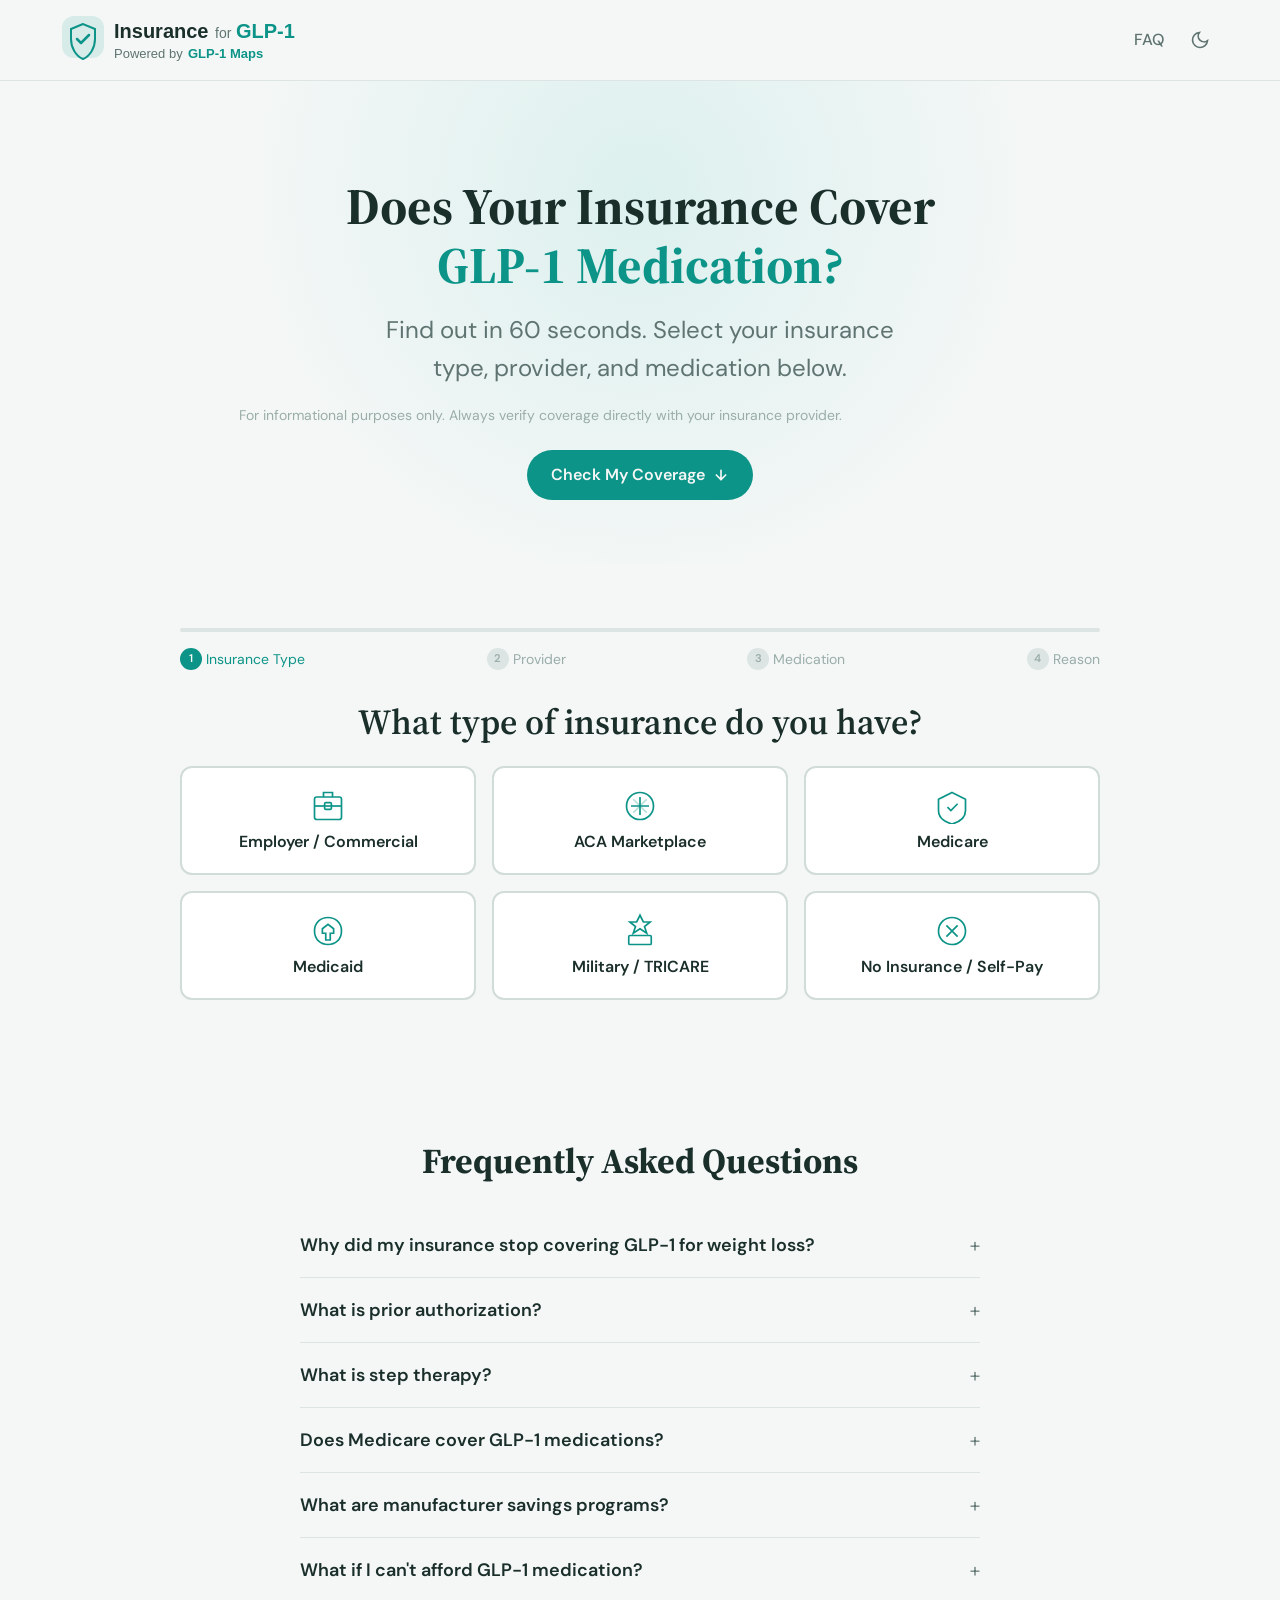
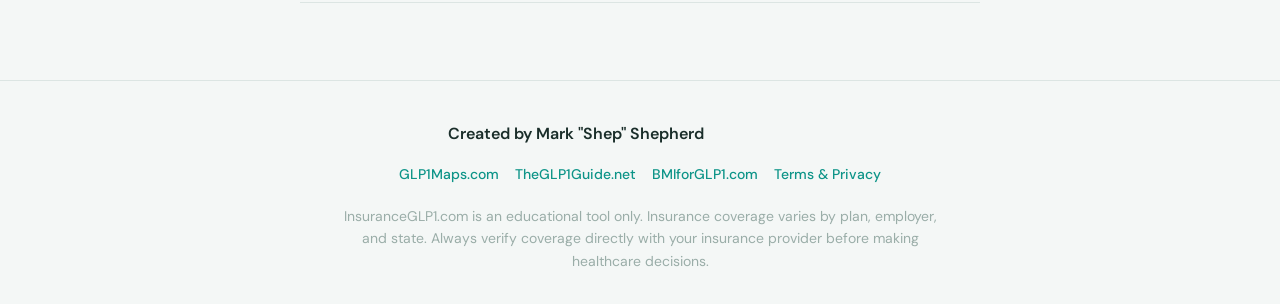
==== index.html @ b7e2ae4b "Affiliate rewire: correct aff_id to 12198 + add approved brands (Sprout, Embody GLP1, Direct Meds, E" ====
<!DOCTYPE html>
<html lang="en">
<head>
  <meta charset="UTF-8">
  <meta name="viewport" content="width=device-width, initial-scale=1.0">
  <title>GLP-1 Insurance Coverage Checker | Does Your Insurance Cover Ozempic, Wegovy, Mounjaro?</title>
  <meta name="description" content="Free tool to check if your insurance covers GLP-1 medications like Ozempic, Wegovy, Mounjaro, and Zepbound in 2026. Instant results with next steps.">
  <link rel="canonical" href="https://www.insuranceglp1.com/">

  <!-- Fonts -->
  <link rel="preconnect" href="https://fonts.googleapis.com">
  <link rel="preconnect" href="https://fonts.gstatic.com" crossorigin>
  <link href="https://fonts.googleapis.com/css2?family=DM+Sans:ital,opsz,wght@0,9..40,300..700;1,9..40,300..700&family=Source+Serif+4:opsz,wght@8..60,400;8..60,600;8..60,700&display=swap" rel="stylesheet">

  <link rel="stylesheet" href="./base.css">
  <link rel="stylesheet" href="./style.css">

  <!-- Schema.org structured data -->
  <script type="application/ld+json">
  {
    "@context": "https://schema.org",
    "@type": ["MedicalWebPage", "FAQPage"],
    "name": "GLP-1 Insurance Coverage Checker",
    "description": "Free tool to check if your insurance covers GLP-1 medications like Ozempic, Wegovy, Mounjaro, and Zepbound in 2026.",
    "url": "https://www.insuranceglp1.com/",
    "mainEntity": [
      {
        "@type": "Question",
        "name": "Why did my insurance stop covering GLP-1 for weight loss?",
        "acceptedAnswer": {
          "@type": "Answer",
          "text": "In 2025-2026, many employers and insurers dropped weight-loss GLP-1 coverage due to rising costs. These medications can cost $900-$1,300/month per patient, and with millions seeking prescriptions, total spending became unsustainable for many plan sponsors."
        }
      },
      {
        "@type": "Question",
        "name": "What is prior authorization?",
        "acceptedAnswer": {
          "@type": "Answer",
          "text": "Prior authorization (PA) is a requirement from your insurance company that your doctor get approval before prescribing a medication. Your doctor must submit clinical documentation showing you meet specific criteria."
        }
      },
      {
        "@type": "Question",
        "name": "What is step therapy?",
        "acceptedAnswer": {
          "@type": "Answer",
          "text": "Step therapy requires you to try and fail on less expensive medications before your insurance will cover a more expensive one. For GLP-1s, you might need to try metformin or older diabetes drugs first."
        }
      },
      {
        "@type": "Question",
        "name": "Does Medicare cover GLP-1 medications?",
        "acceptedAnswer": {
          "@type": "Answer",
          "text": "Medicare Part D covers GLP-1 medications prescribed for Type 2 diabetes (Ozempic, Mounjaro, Rybelsus, Trulicity). However, Medicare does not cover GLP-1s for weight loss only — a pilot program may begin in July 2026."
        }
      },
      {
        "@type": "Question",
        "name": "What are manufacturer savings programs?",
        "acceptedAnswer": {
          "@type": "Answer",
          "text": "Drug manufacturers offer savings cards and patient assistance programs. Novo Nordisk (Ozempic, Wegovy, Rybelsus, Saxenda) offers NovoCare programs. Eli Lilly (Mounjaro, Zepbound, Trulicity) offers the Lilly Cares program."
        }
      },
      {
        "@type": "Question",
        "name": "What if I can't afford GLP-1 medication?",
        "acceptedAnswer": {
          "@type": "Answer",
          "text": "Options include manufacturer savings programs, DTC telehealth providers ($149-$500/month for compounded versions), patient assistance programs for low-income patients, and appealing insurance denials with your doctor's help."
        }
      }
    ]
  }
  </script>
</head>
<body>

  <!-- Header -->
  <header class="site-header">
    <div class="header-inner">
      <a href="https://www.glp1maps.com" target="_blank" rel="noopener noreferrer" class="logo-link" aria-label="InsuranceGLP1 - Powered by GLP-1 Maps">
        <svg class="logo-svg" viewBox="0 0 290 56" aria-hidden="true" fill="none" xmlns="http://www.w3.org/2000/svg" style="width:290px;height:56px;cursor:pointer">
          <!-- Shield icon -->
          <rect x="2" y="4" width="42" height="42" rx="12" fill="var(--color-primary)" opacity="0.12"/>
          <path d="M23 12L11 17v10c0 8.8 5 17 12 20 7-3 12-11.2 12-20V17L23 12z" fill="none" stroke="var(--color-primary)" stroke-width="2"/>
          <path d="M17 27l4 4 8-8" stroke="var(--color-primary)" stroke-width="2.5" stroke-linecap="round" stroke-linejoin="round"/>
          <!-- Text line 1 -->
          <text x="54" y="26" font-family="-apple-system, BlinkMacSystemFont, sans-serif" font-weight="800" font-size="20" fill="var(--color-text)">Insurance</text>
          <text x="155" y="26" font-family="-apple-system, BlinkMacSystemFont, sans-serif" font-weight="400" font-size="14" fill="var(--color-text-muted)">for</text>
          <text x="176" y="26" font-family="-apple-system, BlinkMacSystemFont, sans-serif" font-weight="800" font-size="20" fill="var(--color-primary)">GLP-1</text>
          <!-- Text line 2 -->
          <text x="54" y="46" font-family="-apple-system, BlinkMacSystemFont, sans-serif" font-weight="400" font-size="13" fill="var(--color-text-muted)">Powered by</text>
          <text x="128" y="46" font-family="-apple-system, BlinkMacSystemFont, sans-serif" font-weight="700" font-size="13" fill="var(--color-primary)">GLP-1 Maps</text>
        </svg>
      </a>
      <div class="header-actions">
        <a href="#faq" class="nav-link">FAQ</a>
        <button data-theme-toggle aria-label="Switch to dark mode">
          <svg width="20" height="20" viewBox="0 0 24 24" fill="none" stroke="currentColor" stroke-width="2"><path d="M21 12.79A9 9 0 1 1 11.21 3 7 7 0 0 0 21 12.79z"/></svg>
        </button>
      </div>
    </div>
  </header>

  <main>
    <!-- Hero Section -->
    <section class="hero">
      <div class="container">
        <h1 class="hero-headline">Does Your Insurance Cover<br><span class="highlight">GLP-1 Medication?</span></h1>
        <p class="hero-sub">Find out in 60 seconds. Select your insurance type, provider, and medication below.</p>
        <p class="hero-disclaimer">For informational purposes only. Always verify coverage directly with your insurance provider.</p>
        <a href="#wizard" class="hero-cta">Check My Coverage <svg width="16" height="16" viewBox="0 0 24 24" fill="none" stroke="currentColor" stroke-width="2.5" stroke-linecap="round" stroke-linejoin="round"><path d="M12 5v14M19 12l-7 7-7-7"/></svg></a>
      </div>
    </section>

    <!-- Wizard Section -->
    <section id="wizard" class="wizard-section">
      <div class="container">
        <!-- Progress Bar -->
        <div class="progress-bar" aria-hidden="true">
          <div class="progress-track">
            <div class="progress-fill" id="progressFill"></div>
          </div>
          <div class="progress-steps">
            <div class="progress-step active" data-step="1"><span>1</span> Insurance Type</div>
            <div class="progress-step" data-step="2"><span>2</span> Provider</div>
            <div class="progress-step" data-step="3"><span>3</span> Medication</div>
            <div class="progress-step" data-step="4"><span>4</span> Reason</div>
          </div>
        </div>

        <!-- Step 1: Insurance Type -->
        <div class="wizard-step active" id="step1">
          <h2 class="step-title">What type of insurance do you have?</h2>
          <div class="card-grid cards-3">
            <button class="option-card" data-value="employer" onclick="selectInsuranceType(this)">
              <svg class="card-icon" viewBox="0 0 32 32" fill="none" stroke="var(--color-primary)" stroke-width="1.5"><rect x="4" y="8" width="24" height="20" rx="2"/><path d="M12 8V4h8v4"/><path d="M4 16h24"/><rect x="13" y="13" width="6" height="6" rx="1"/></svg>
              <span class="card-label">Employer / Commercial</span>
            </button>
            <button class="option-card" data-value="aca" onclick="selectInsuranceType(this)">
              <svg class="card-icon" viewBox="0 0 32 32" fill="none" stroke="var(--color-primary)" stroke-width="1.5"><circle cx="16" cy="16" r="12"/><path d="M8 16h16M16 8v16"/><path d="M10 10l12 12M22 10L10 22" opacity="0.3"/></svg>
              <span class="card-label">ACA Marketplace</span>
            </button>
            <button class="option-card" data-value="medicare" onclick="selectInsuranceType(this)">
              <svg class="card-icon" viewBox="0 0 32 32" fill="none" stroke="var(--color-primary)" stroke-width="1.5"><path d="M16 4l12 6v10c0 6-5 10-12 12C9 30 4 26 4 20V10l12-6z"/><path d="M12 17l3 3 6-6"/></svg>
              <span class="card-label">Medicare</span>
            </button>
            <button class="option-card" data-value="medicaid" onclick="selectInsuranceType(this)">
              <svg class="card-icon" viewBox="0 0 32 32" fill="none" stroke="var(--color-primary)" stroke-width="1.5"><path d="M16 4C10 4 4 8 4 16s6 12 12 12 12-4 12-12S22 4 16 4z"/><path d="M11 14v4h3v6h4v-6h3v-4l-5-4-5 4z"/></svg>
              <span class="card-label">Medicaid</span>
            </button>
            <button class="option-card" data-value="military" onclick="selectInsuranceType(this)">
              <svg class="card-icon" viewBox="0 0 32 32" fill="none" stroke="var(--color-primary)" stroke-width="1.5"><path d="M16 2l3 6h6l-5 4 2 6-6-4-6 4 2-6-5-4h6l3-6z"/><rect x="6" y="20" width="20" height="8" rx="1"/></svg>
              <span class="card-label">Military / TRICARE</span>
            </button>
            <button class="option-card" data-value="none" onclick="selectInsuranceType(this)">
              <svg class="card-icon" viewBox="0 0 32 32" fill="none" stroke="var(--color-primary)" stroke-width="1.5"><circle cx="16" cy="16" r="12"/><path d="M11 11l10 10M21 11L11 21"/></svg>
              <span class="card-label">No Insurance / Self-Pay</span>
            </button>
          </div>
        </div>

        <!-- Step 2: Provider -->
        <div class="wizard-step" id="step2">
          <h2 class="step-title" id="step2Title">Who is your insurance provider?</h2>
          <div id="providerContent"></div>
        </div>

        <!-- Step 3: Medication -->
        <div class="wizard-step" id="step3">
          <h2 class="step-title">Which medication are you checking?</h2>
          <div class="card-grid cards-2">
            <button class="option-card med-card" data-value="ozempic" onclick="selectMedication(this)">
              <div class="med-badge badge-diabetes">Diabetes</div>
              <svg class="card-icon" viewBox="0 0 32 32" fill="none" stroke="var(--color-primary)" stroke-width="1.5"><rect x="10" y="2" width="12" height="28" rx="6"/><path d="M13 10h6M13 16h6M13 22h6"/></svg>
              <span class="card-label">Ozempic</span>
              <span class="card-sublabel">semaglutide</span>
            </button>
            <button class="option-card med-card" data-value="wegovy" onclick="selectMedication(this)">
              <div class="med-badge badge-weight">Weight Loss</div>
              <svg class="card-icon" viewBox="0 0 32 32" fill="none" stroke="var(--color-primary)" stroke-width="1.5"><rect x="10" y="2" width="12" height="28" rx="6"/><path d="M13 10h6M13 16h6M13 22h6"/></svg>
              <span class="card-label">Wegovy</span>
              <span class="card-sublabel">semaglutide</span>
            </button>
            <button class="option-card med-card" data-value="mounjaro" onclick="selectMedication(this)">
              <div class="med-badge badge-diabetes">Diabetes</div>
              <svg class="card-icon" viewBox="0 0 32 32" fill="none" stroke="var(--color-primary)" stroke-width="1.5"><rect x="10" y="2" width="12" height="28" rx="6"/><path d="M13 10h6M13 16h6M13 22h6"/></svg>
              <span class="card-label">Mounjaro</span>
              <span class="card-sublabel">tirzepatide</span>
            </button>
            <button class="option-card med-card" data-value="zepbound" onclick="selectMedication(this)">
              <div class="med-badge badge-weight">Weight Loss</div>
              <svg class="card-icon" viewBox="0 0 32 32" fill="none" stroke="var(--color-primary)" stroke-width="1.5"><rect x="10" y="2" width="12" height="28" rx="6"/><path d="M13 10h6M13 16h6M13 22h6"/></svg>
              <span class="card-label">Zepbound</span>
              <span class="card-sublabel">tirzepatide</span>
            </button>
            <button class="option-card med-card" data-value="rybelsus" onclick="selectMedication(this)">
              <div class="med-badge badge-diabetes">Diabetes</div>
              <svg class="card-icon" viewBox="0 0 32 32" fill="none" stroke="var(--color-primary)" stroke-width="1.5"><circle cx="16" cy="16" r="10"/><path d="M12 16h8"/></svg>
              <span class="card-label">Rybelsus</span>
              <span class="card-sublabel">oral semaglutide</span>
            </button>
            <button class="option-card med-card" data-value="saxenda" onclick="selectMedication(this)">
              <div class="med-badge badge-weight">Weight Loss</div>
              <svg class="card-icon" viewBox="0 0 32 32" fill="none" stroke="var(--color-primary)" stroke-width="1.5"><rect x="10" y="2" width="12" height="28" rx="6"/><path d="M13 10h6M13 16h6M13 22h6"/></svg>
              <span class="card-label">Saxenda</span>
              <span class="card-sublabel">liraglutide</span>
            </button>
            <button class="option-card med-card" data-value="trulicity" onclick="selectMedication(this)">
              <div class="med-badge badge-diabetes">Diabetes</div>
              <svg class="card-icon" viewBox="0 0 32 32" fill="none" stroke="var(--color-primary)" stroke-width="1.5"><rect x="10" y="2" width="12" height="28" rx="6"/><path d="M13 10h6M13 16h6M13 22h6"/></svg>
              <span class="card-label">Trulicity</span>
              <span class="card-sublabel">dulaglutide</span>
            </button>
          </div>
        </div>

        <!-- Step 4: Reason -->
        <div class="wizard-step" id="step4">
          <h2 class="step-title">What is the primary reason for this medication?</h2>
          <div class="card-grid cards-2">
            <button class="option-card" data-value="diabetes" onclick="selectReason(this)">
              <svg class="card-icon" viewBox="0 0 32 32" fill="none" stroke="var(--color-primary)" stroke-width="1.5"><path d="M16 4c-4 6-10 10-10 16a10 10 0 0020 0c0-6-6-10-10-16z"/><path d="M12 20h8"/></svg>
              <span class="card-label">Type 2 Diabetes</span>
            </button>
            <button class="option-card" data-value="obesity" onclick="selectReason(this)">
              <svg class="card-icon" viewBox="0 0 32 32" fill="none" stroke="var(--color-primary)" stroke-width="1.5"><path d="M16 6a4 4 0 100 8 4 4 0 000-8zM8 28v-2a8 8 0 0116 0v2"/></svg>
              <span class="card-label">Weight Loss / Obesity</span>
              <span class="card-sublabel">BMI 30+</span>
            </button>
            <button class="option-card" data-value="overweight" onclick="selectReason(this)">
              <svg class="card-icon" viewBox="0 0 32 32" fill="none" stroke="var(--color-primary)" stroke-width="1.5"><rect x="4" y="14" width="24" height="12" rx="2"/><path d="M16 8v6M12 10l4-4 4 4"/></svg>
              <span class="card-label">Overweight with Health Conditions</span>
              <span class="card-sublabel">BMI 27–29.9</span>
            </button>
            <button class="option-card" data-value="cardiovascular" onclick="selectReason(this)">
              <svg class="card-icon" viewBox="0 0 32 32" fill="none" stroke="var(--color-primary)" stroke-width="1.5"><path d="M16 28s-12-8-12-16C4 6 10 4 16 10c6-6 12-4 12 2 0 8-12 16-12 16z"/></svg>
              <span class="card-label">Cardiovascular Risk Reduction</span>
            </button>
            <button class="option-card" data-value="other" onclick="selectReason(this)">
              <svg class="card-icon" viewBox="0 0 32 32" fill="none" stroke="var(--color-primary)" stroke-width="1.5"><circle cx="16" cy="16" r="12"/><path d="M16 11v2M16 19v2M16 15a2 2 0 012 2"/></svg>
              <span class="card-label">Other</span>
            </button>
          </div>
        </div>

        <!-- Results -->
        <div class="wizard-step" id="resultsStep">
          <div id="resultsContainer"></div>
        </div>
      </div>
    </section>

    <!-- Email Capture -->
    <section class="email-section" id="emailSection" style="display:none;">
      <div class="container">
        <div class="email-card">
          <h2 class="email-title">Want a detailed coverage report with next steps?</h2>
          <p class="email-desc">We'll send you a personalized report based on your selections.</p>
          <form class="email-form" id="emailForm" onsubmit="handleEmailSubmit(event)">
            <input type="email" id="emailInput" placeholder="your@email.com" required class="email-input" aria-label="Email address">
            <button type="submit" class="btn-primary email-btn">Send My Report</button>
          </form>
          <p class="email-success" id="emailSuccess" style="display:none;">Report request received! Check your inbox soon.</p>
        </div>
      </div>
    </section>

    <!-- FAQ Section -->
    <!-- Telehealth Providers -->
    <section id="telehealth-section" style="padding:40px 0;display:none">
      <div class="container">
        <h3 style="font-size:1.25rem;font-weight:700;margin-bottom:4px">Prefer Telehealth? Start from Home</h3>
        <p style="font-size:0.875rem;color:var(--color-text-muted);margin-bottom:24px">These nationwide telehealth providers can prescribe GLP-1 medications online and ship directly to your door.</p>
        <div style="display:grid;grid-template-columns:repeat(auto-fit,minmax(250px,1fr));gap:16px">
          <!-- AFFILIATE_CARDS_START -->
      <a href="https://track.revoffers.com/aff_c?offer_id=1286&aff_id=12198" target="_blank" rel="noopener noreferrer sponsored" style="display:block;padding:20px;border:1px solid var(--color-border);border-radius:12px;text-decoration:none;transition:box-shadow 0.2s" onmouseover="this.style.boxShadow='0 4px 12px rgba(0,0,0,0.1)'" onmouseout="this.style.boxShadow='none'">
        <div style="display:flex;justify-content:space-between;margin-bottom:12px"><strong style="color:var(--color-text)">Sprout Health</strong><span style="font-size:10px;background:#d1fae5;color:#065f46;padding:2px 8px;border-radius:99px;font-weight:600">Reliable</span></div>
        <p style="font-size:13px;color:var(--color-muted);margin:0 0 12px 0;line-height:1.5">Lab-driven GLP-1 personalization with licensed providers and compounded treatments.</p>
          <div style="font-size:12px;color:var(--color-muted);margin-bottom:4px">• Lab-Driven Care</div>
          <div style="font-size:12px;color:var(--color-muted);margin-bottom:4px">• Licensed Providers</div>
          <div style="font-size:12px;color:var(--color-muted);margin-bottom:4px">• Personalized Dosing</div>
      </a>

      <a href="https://track.revoffers.com/aff_c?offer_id=1435&aff_id=12198" target="_blank" rel="noopener noreferrer sponsored" style="display:block;padding:20px;border:1px solid var(--color-border);border-radius:12px;text-decoration:none;transition:box-shadow 0.2s" onmouseover="this.style.boxShadow='0 4px 12px rgba(0,0,0,0.1)'" onmouseout="this.style.boxShadow='none'">
        <div style="display:flex;justify-content:space-between;margin-bottom:12px"><strong style="color:var(--color-text)">Eden Health</strong><span style="font-size:10px;background:#f3e8ff;color:#6b21a8;padding:2px 8px;border-radius:99px;font-weight:600">Editor's Pick</span></div>
        <p style="font-size:13px;color:var(--color-muted);margin:0 0 12px 0;line-height:1.5">Provider-led metabolic wellness with comprehensive labs and all-inclusive pricing.</p>
          <div style="font-size:12px;color:var(--color-muted);margin-bottom:4px">• Provider-Led</div>
          <div style="font-size:12px;color:var(--color-muted);margin-bottom:4px">• Labs Included</div>
          <div style="font-size:12px;color:var(--color-muted);margin-bottom:4px">• All-Inclusive Pricing</div>
      </a>

      <a href="https://track.revoffers.com/aff_c?offer_id=1548&aff_id=12198" target="_blank" rel="noopener noreferrer sponsored" style="display:block;padding:20px;border:1px solid var(--color-border);border-radius:12px;text-decoration:none;transition:box-shadow 0.2s" onmouseover="this.style.boxShadow='0 4px 12px rgba(0,0,0,0.1)'" onmouseout="this.style.boxShadow='none'">
        <div style="display:flex;justify-content:space-between;margin-bottom:12px"><strong style="color:var(--color-text)">Embody GLP1</strong><span style="font-size:10px;background:#e0e7ff;color:#4338ca;padding:2px 8px;border-radius:99px;font-weight:600">Trending</span></div>
        <p style="font-size:13px;color:var(--color-muted);margin:0 0 12px 0;line-height:1.5">Louie Dingal's signature GLP-1 + sermorelin program — transparent provider-led care.</p>
          <div style="font-size:12px;color:var(--color-muted);margin-bottom:4px">• Provider-Led</div>
          <div style="font-size:12px;color:var(--color-muted);margin-bottom:4px">• Sermorelin Available</div>
          <div style="font-size:12px;color:var(--color-muted);margin-bottom:4px">• Louie-Recommended</div>
      </a>

      <a href="https://track.revoffers.com/aff_c?offer_id=1518&aff_id=12198" target="_blank" rel="noopener noreferrer sponsored" style="display:block;padding:20px;border:1px solid var(--color-border);border-radius:12px;text-decoration:none;transition:box-shadow 0.2s" onmouseover="this.style.boxShadow='0 4px 12px rgba(0,0,0,0.1)'" onmouseout="this.style.boxShadow='none'">
        <div style="display:flex;justify-content:space-between;margin-bottom:12px"><strong style="color:var(--color-text)">Breeze Meds</strong><span style="font-size:10px;background:#fee2e2;color:#991b1b;padding:2px 8px;border-radius:99px;font-weight:600">Fast Start</span></div>
        <p style="font-size:13px;color:var(--color-muted);margin:0 0 12px 0;line-height:1.5">GLP-1 weight-loss programs with licensed providers. Fast approvals and home delivery nationwide.</p>
          <div style="font-size:12px;color:var(--color-muted);margin-bottom:4px">• Fast Approvals</div>
          <div style="font-size:12px;color:var(--color-muted);margin-bottom:4px">• Home Delivery</div>
          <div style="font-size:12px;color:var(--color-muted);margin-bottom:4px">• Licensed Providers</div>
      </a>

      <a href="https://track.revoffers.com/aff_c?offer_id=1519&aff_id=12198" target="_blank" rel="noopener noreferrer sponsored" style="display:block;padding:20px;border:1px solid var(--color-border);border-radius:12px;text-decoration:none;transition:box-shadow 0.2s" onmouseover="this.style.boxShadow='0 4px 12px rgba(0,0,0,0.1)'" onmouseout="this.style.boxShadow='none'">
        <div style="display:flex;justify-content:space-between;margin-bottom:12px"><strong style="color:var(--color-text)">Care Bare Rx</strong><span style="font-size:10px;background:#e0f2fe;color:#075985;padding:2px 8px;border-radius:99px;font-weight:600">Best Value</span></div>
        <p style="font-size:13px;color:var(--color-muted);margin:0 0 12px 0;line-height:1.5">Comprehensive GLP-1 programs with multiple medication options and ongoing medical support.</p>
          <div style="font-size:12px;color:var(--color-muted);margin-bottom:4px">• Multiple Medications</div>
          <div style="font-size:12px;color:var(--color-muted);margin-bottom:4px">• Medical Support</div>
          <div style="font-size:12px;color:var(--color-muted);margin-bottom:4px">• Flexible Programs</div>
      </a>

      <a href="https://track.revoffers.com/aff_c?offer_id=1304&aff_id=12198" target="_blank" rel="noopener noreferrer sponsored" style="display:block;padding:20px;border:1px solid var(--color-border);border-radius:12px;text-decoration:none;transition:box-shadow 0.2s" onmouseover="this.style.boxShadow='0 4px 12px rgba(0,0,0,0.1)'" onmouseout="this.style.boxShadow='none'">
        <div style="display:flex;justify-content:space-between;margin-bottom:12px"><strong style="color:var(--color-text)">Direct Meds</strong></div>
        <p style="font-size:13px;color:var(--color-muted);margin:0 0 12px 0;line-height:1.5">Affordable GLP-1 prescriptions with direct-to-patient shipping.</p>
          <div style="font-size:12px;color:var(--color-muted);margin-bottom:4px">• Direct Shipping</div>
          <div style="font-size:12px;color:var(--color-muted);margin-bottom:4px">• Online Consultation</div>
          <div style="font-size:12px;color:var(--color-muted);margin-bottom:4px">• Affordable Plans</div>
      </a>
    <!-- AFFILIATE_CARDS_END -->
        </div>
      </div>
    </section>

    <!-- Manufacturer Savings -->
    <section id="savings-section" style="padding:20px 0 40px;display:none">
      <div class="container">
        <h3 style="font-size:1.25rem;font-weight:700;margin-bottom:4px">Manufacturer Savings Programs</h3>
        <p style="font-size:0.875rem;color:var(--color-text-muted);margin-bottom:24px">Drug manufacturers offer savings cards that can reduce your cost to as little as $25/month.</p>
        <div style="display:grid;grid-template-columns:repeat(auto-fit,minmax(280px,1fr));gap:16px">
          <a href="https://www.novocare.com/eligibility/psp.html" target="_blank" rel="noopener" style="display:block;padding:20px;border:1px solid #bfdbfe;border-radius:12px;background:#eff6ff;text-decoration:none">
            <span style="font-size:11px;font-weight:600;color:#2563eb">Novo Nordisk</span>
            <h4 style="font-weight:700;font-size:14px;color:var(--color-text);margin:4px 0">NovoCare Patient Savings</h4>
            <span style="display:inline-block;font-size:11px;font-weight:700;color:#2563eb;background:#dbeafe;padding:2px 10px;border-radius:99px;margin-bottom:8px">As low as $25/month</span>
            <p style="font-size:12px;color:var(--color-text-muted);margin-bottom:8px">For Ozempic, Wegovy, Rybelsus, Saxenda. Eligible commercially insured patients may pay as little as $25/month.</p>
            <span style="font-size:12px;font-weight:600;color:#2563eb">Check Eligibility →</span>
          </a>
          <a href="https://www.lillydirect.com" target="_blank" rel="noopener" style="display:block;padding:20px;border:1px solid #fecaca;border-radius:12px;background:#fef2f2;text-decoration:none">
            <span style="font-size:11px;font-weight:600;color:#dc2626">Eli Lilly</span>
            <h4 style="font-weight:700;font-size:14px;color:var(--color-text);margin:4px 0">Lilly Savings Card</h4>
            <span style="display:inline-block;font-size:11px;font-weight:700;color:#dc2626;background:#fecaca;padding:2px 10px;border-radius:99px;margin-bottom:8px">Starting at $25/month</span>
            <p style="font-size:12px;color:var(--color-text-muted);margin-bottom:8px">For Mounjaro, Zepbound, Trulicity. Commercially insured patients may pay as little as $25/month.</p>
            <span style="font-size:12px;font-weight:600;color:#dc2626">Check Eligibility →</span>
          </a>
        </div>
      </div>
    </section>

    <!-- Rx Savings Card -->
    <section id="rx-card-section" style="padding:20px 0 40px;display:none">
      <div class="container">
        <div style="background:linear-gradient(135deg,#f0fdf4,#ecfdf5);border:1px solid #bbf7d0;border-radius:16px;padding:32px">
          <span style="display:inline-flex;align-items:center;gap:6px;font-size:11px;font-weight:600;color:#16a34a;background:#dcfce7;padding:4px 12px;border-radius:99px;margin-bottom:16px">100% Free — No Insurance Required</span>
          <h3 style="font-size:1.25rem;font-weight:700;margin-bottom:8px;color:var(--color-text)">Save Up to 80% on Your GLP-1 Prescription</h3>
          <p style="font-size:13px;color:var(--color-text-muted);margin-bottom:20px">Get a free prescription discount card accepted at 35,000+ pharmacies nationwide.</p>
          <a href="https://www.lowermyrx.com/card/?group=3914" target="_blank" rel="noopener noreferrer sponsored" style="display:inline-flex;align-items:center;gap:8px;background:#16a34a;color:white;padding:12px 24px;border-radius:12px;font-size:14px;font-weight:700;text-decoration:none">Get Your Free Savings Card →</a>
          <p style="font-size:10px;color:var(--color-text-muted);margin-top:16px">No signup required. Works alongside or instead of insurance. GLP-1 Maps may receive compensation when you use this card.</p>
        </div>
      </div>
    </section>

    <section class="faq-section" id="faq">
      <div class="container">
        <h2 class="section-title">Frequently Asked Questions</h2>
        <div class="faq-list">
          <details class="faq-item">
            <summary class="faq-question">Why did my insurance stop covering GLP-1 for weight loss?</summary>
            <div class="faq-answer">
              <p>In 2025–2026, many employers and insurers dropped weight-loss GLP-1 coverage due to rising costs. These medications can cost $900–$1,300/month per patient, and with millions seeking prescriptions, total spending became unsustainable for many plan sponsors. Some estimates suggest 41 million people lost Wegovy coverage in 2026 alone. Employers are reevaluating whether to cover weight-loss indications, though diabetes coverage remains largely intact.</p>
            </div>
          </details>
          <details class="faq-item">
            <summary class="faq-question">What is prior authorization?</summary>
            <div class="faq-answer">
              <p>Prior authorization (PA) is a requirement from your insurance company that your doctor get approval <em>before</em> prescribing a medication. Your doctor must submit clinical documentation showing you meet specific criteria — such as a certain BMI, a diabetes diagnosis, or evidence that other treatments were tried first. PA can take days to weeks and may be denied, requiring an appeal.</p>
            </div>
          </details>
          <details class="faq-item">
            <summary class="faq-question">What is step therapy?</summary>
            <div class="faq-answer">
              <p>Step therapy (also called "fail first") requires you to try and fail on less expensive medications before your insurance will cover a more expensive one. For GLP-1s, this might mean trying metformin, sulfonylureas, or older diabetes drugs first. You must document that these alternatives didn't work (or caused side effects) before the insurer approves a GLP-1.</p>
            </div>
          </details>
          <details class="faq-item">
            <summary class="faq-question">Does Medicare cover GLP-1 medications?</summary>
            <div class="faq-answer">
              <p>Medicare Part D covers GLP-1 medications prescribed for Type 2 diabetes — including Ozempic, Mounjaro, Rybelsus, and Trulicity. However, Medicare currently does <strong>not</strong> cover GLP-1 medications prescribed solely for weight loss. A pilot program for weight-loss coverage may begin in July 2026, but until then, Medicare beneficiaries needing weight-loss medications must pay out of pocket or use manufacturer programs.</p>
            </div>
          </details>
          <details class="faq-item">
            <summary class="faq-question">What are manufacturer savings programs?</summary>
            <div class="faq-answer">
              <p>Drug manufacturers offer savings cards and patient assistance programs to reduce your cost:</p>
              <ul>
                <li><strong>Novo Nordisk</strong> (Ozempic, Wegovy, Rybelsus, Saxenda): <a href="https://www.novocare.com" target="_blank" rel="noopener noreferrer">NovoCare</a> offers savings cards for commercially insured patients and patient assistance for uninsured/underinsured.</li>
                <li><strong>Eli Lilly</strong> (Mounjaro, Zepbound, Trulicity): <a href="https://www.lillycares.com" target="_blank" rel="noopener noreferrer">Lilly Cares</a> offers similar programs, including the Mounjaro Savings Card for eligible patients.</li>
              </ul>
              <p>Eligibility varies — most savings cards require commercial insurance and exclude government plans (Medicare, Medicaid, TRICARE).</p>
            </div>
          </details>
          <details class="faq-item">
            <summary class="faq-question">What if I can't afford GLP-1 medication?</summary>
            <div class="faq-answer">
              <p>Several options may help reduce costs:</p>
              <ul>
                <li><strong>Manufacturer savings programs</strong> — Can reduce copays to as low as $25/month for eligible patients.</li>
                <li><strong>DTC/Telehealth providers</strong> — Companies offering compounded GLP-1 medications at $149–$500/month.</li>
                <li><strong>Patient assistance programs</strong> — Income-based programs from manufacturers for uninsured patients.</li>
                <li><strong>Appeal insurance denials</strong> — Work with your doctor to file an appeal with supporting clinical documentation.</li>
                <li><strong>Ask about alternatives</strong> — Your doctor may know of lower-cost options or clinical trials.</li>
              </ul>
            </div>
          </details>
        </div>
      </div>
    </section>
  </main>

  <!-- Footer -->
  <footer class="site-footer">
    <div class="container">
      <p class="footer-credit">Created by Mark "Shep" Shepherd</p>
      <nav class="footer-links" aria-label="Footer navigation">
        <a href="https://www.glp1maps.com" target="_blank" rel="noopener noreferrer">GLP1Maps.com</a>
        <a href="https://www.theglp1guide.net" target="_blank" rel="noopener noreferrer">TheGLP1Guide.net</a>
        <a href="https://www.bmiforglp1.com" target="_blank" rel="noopener noreferrer">BMIforGLP1.com</a>
        <a href="#" target="_blank" rel="noopener noreferrer">Terms & Privacy</a>
      </nav>
      <p class="footer-disclaimer">InsuranceGLP1.com is an educational tool only. Insurance coverage varies by plan, employer, and state. Always verify coverage directly with your insurance provider before making healthcare decisions.</p>
    </div>
  </footer>

  <script src="./app.js"></script>
</body>
</html>
---- base.css ----
/* base.css */
*,
*::before,
*::after {
  box-sizing: border-box;
  margin: 0;
  padding: 0;
}

html {
  -moz-text-size-adjust: none;
  -webkit-text-size-adjust: none;
  text-size-adjust: none;
  -webkit-font-smoothing: antialiased;
  -moz-osx-font-smoothing: grayscale;
  text-rendering: optimizeLegibility;
  scroll-behavior: smooth;
  hanging-punctuation: first last;
  scroll-padding-top: var(--space-16);
}

body {
  min-height: 100dvh;
  line-height: 1.6;
  font-family: var(--font-body, sans-serif);
  font-size: var(--text-base);
  color: var(--color-text);
  background-color: var(--color-bg);
}

img,
picture,
video,
canvas,
svg {
  display: block;
  max-width: 100%;
  height: auto;
}
ul[role='list'],
ol[role='list'] {
  list-style: none;
}
input,
button,
textarea,
select {
  font: inherit;
  color: inherit;
}

h1,
h2,
h3,
h4,
h5,
h6 {
  text-wrap: balance;
  line-height: 1.15;
}
p,
li,
figcaption {
  text-wrap: pretty;
  max-width: 72ch;
}

::selection {
  background: oklch(from var(--color-primary) l c h / 0.25);
  color: var(--color-text);
}

:focus-visible {
  outline: 2px solid var(--color-primary);
  outline-offset: 3px;
  border-radius: var(--radius-sm);
}

@media (prefers-reduced-motion: reduce) {
  *,
  *::before,
  *::after {
    animation-duration: 0.01ms !important;
    animation-iteration-count: 1 !important;
    transition-duration: 0.01ms !important;
    scroll-behavior: auto !important;
  }
}

button {
  cursor: pointer;
  background: none;
  border: none;
}
table {
  border-collapse: collapse;
  width: 100%;
}

a,
button,
[role='button'],
[role='link'],
input,
textarea,
select {
  transition:
    color var(--transition-interactive),
    background var(--transition-interactive),
    border-color var(--transition-interactive),
    box-shadow var(--transition-interactive);
}

.sr-only {
  position: absolute;
  width: 1px;
  height: 1px;
  padding: 0;
  margin: -1px;
  overflow: hidden;
  clip: rect(0, 0, 0, 0);
  white-space: nowrap;
  border-width: 0;
}
---- style.css ----
/* ============================================
   InsuranceGLP1.com — Design Tokens & Styles
   ============================================ */

/* --- Type Scale --- */
:root {
  --text-xs: clamp(0.75rem, 0.7rem + 0.25vw, 0.875rem);
  --text-sm: clamp(0.875rem, 0.8rem + 0.35vw, 1rem);
  --text-base: clamp(1rem, 0.95rem + 0.25vw, 1.125rem);
  --text-lg: clamp(1.125rem, 1rem + 0.75vw, 1.5rem);
  --text-xl: clamp(1.5rem, 1.2rem + 1.25vw, 2.25rem);
  --text-2xl: clamp(2rem, 1.2rem + 2.5vw, 3.5rem);

  /* Spacing — 4px grid */
  --space-1: 0.25rem;
  --space-2: 0.5rem;
  --space-3: 0.75rem;
  --space-4: 1rem;
  --space-5: 1.25rem;
  --space-6: 1.5rem;
  --space-8: 2rem;
  --space-10: 2.5rem;
  --space-12: 3rem;
  --space-16: 4rem;
  --space-20: 5rem;
  --space-24: 6rem;
  --space-32: 8rem;

  /* Radius */
  --radius-sm: 0.375rem;
  --radius-md: 0.5rem;
  --radius-lg: 0.75rem;
  --radius-xl: 1rem;
  --radius-full: 9999px;

  /* Transitions */
  --transition-interactive: 180ms cubic-bezier(0.16, 1, 0.3, 1);

  /* Content widths */
  --content-narrow: 640px;
  --content-default: 960px;
  --content-wide: 1200px;

  /* Fonts */
  --font-body: 'DM Sans', 'Helvetica Neue', sans-serif;
  --font-display: 'Source Serif 4', Georgia, serif;
}

/* --- Light Mode (default) --- */
:root,
[data-theme='light'] {
  --color-bg: #f4f7f6;
  --color-surface: #ffffff;
  --color-surface-2: #f8fafa;
  --color-surface-offset: #eef2f1;
  --color-border: #d1dbd8;
  --color-divider: #dce5e3;
  --color-text: #1a2e2a;
  --color-text-muted: #5f7470;
  --color-text-faint: #9aada8;
  --color-text-inverse: #f4f7f6;
  --color-primary: #0d9488;
  --color-primary-hover: #0a7a70;
  --color-primary-active: #086058;
  --color-primary-highlight: #ccece9;
  --color-success: #16a34a;
  --color-success-bg: #dcfce7;
  --color-success-border: #bbf7d0;
  --color-warning: #ca8a04;
  --color-warning-bg: #fef9c3;
  --color-warning-border: #fde68a;
  --color-error: #dc2626;
  --color-error-bg: #fee2e2;
  --color-error-border: #fecaca;
  --color-blue: #2563eb;
  --color-blue-bg: #dbeafe;
  --color-blue-border: #bfdbfe;
  --shadow-sm: 0 1px 2px rgba(13, 40, 36, 0.05);
  --shadow-md: 0 4px 12px rgba(13, 40, 36, 0.08);
  --shadow-lg: 0 12px 32px rgba(13, 40, 36, 0.12);
  --shadow-card: 0 1px 3px rgba(13, 40, 36, 0.06), 0 1px 2px rgba(13, 40, 36, 0.04);
}

/* --- Dark Mode --- */
[data-theme='dark'] {
  --color-bg: #0f1715;
  --color-surface: #182420;
  --color-surface-2: #1d2b27;
  --color-surface-offset: #162220;
  --color-border: #2d3f3a;
  --color-divider: #243530;
  --color-text: #c8d8d4;
  --color-text-muted: #7a948e;
  --color-text-faint: #4d635d;
  --color-text-inverse: #0f1715;
  --color-primary: #2dd4bf;
  --color-primary-hover: #5eead4;
  --color-primary-active: #99f6e4;
  --color-primary-highlight: #1a3a35;
  --color-success: #4ade80;
  --color-success-bg: #14532d;
  --color-success-border: #166534;
  --color-warning: #facc15;
  --color-warning-bg: #422006;
  --color-warning-border: #713f12;
  --color-error: #f87171;
  --color-error-bg: #450a0a;
  --color-error-border: #7f1d1d;
  --color-blue: #60a5fa;
  --color-blue-bg: #1e3a5f;
  --color-blue-border: #1e40af;
  --shadow-sm: 0 1px 2px rgba(0, 0, 0, 0.3);
  --shadow-md: 0 4px 12px rgba(0, 0, 0, 0.4);
  --shadow-lg: 0 12px 32px rgba(0, 0, 0, 0.5);
  --shadow-card: 0 1px 3px rgba(0, 0, 0, 0.3), 0 1px 2px rgba(0, 0, 0, 0.2);
}

@media (prefers-color-scheme: dark) {
  :root:not([data-theme]) {
    --color-bg: #0f1715;
    --color-surface: #182420;
    --color-surface-2: #1d2b27;
    --color-surface-offset: #162220;
    --color-border: #2d3f3a;
    --color-divider: #243530;
    --color-text: #c8d8d4;
    --color-text-muted: #7a948e;
    --color-text-faint: #4d635d;
    --color-text-inverse: #0f1715;
    --color-primary: #2dd4bf;
    --color-primary-hover: #5eead4;
    --color-primary-active: #99f6e4;
    --color-primary-highlight: #1a3a35;
    --color-success: #4ade80;
    --color-success-bg: #14532d;
    --color-success-border: #166534;
    --color-warning: #facc15;
    --color-warning-bg: #422006;
    --color-warning-border: #713f12;
    --color-error: #f87171;
    --color-error-bg: #450a0a;
    --color-error-border: #7f1d1d;
    --color-blue: #60a5fa;
    --color-blue-bg: #1e3a5f;
    --color-blue-border: #1e40af;
    --shadow-sm: 0 1px 2px rgba(0, 0, 0, 0.3);
    --shadow-md: 0 4px 12px rgba(0, 0, 0, 0.4);
    --shadow-lg: 0 12px 32px rgba(0, 0, 0, 0.5);
    --shadow-card: 0 1px 3px rgba(0, 0, 0, 0.3), 0 1px 2px rgba(0, 0, 0, 0.2);
  }
}

/* ============================================
   Layout
   ============================================ */

.container {
  width: 100%;
  max-width: var(--content-default);
  margin: 0 auto;
  padding-inline: var(--space-5);
}

/* ============================================
   Header
   ============================================ */

.site-header {
  position: sticky;
  top: 0;
  z-index: 100;
  background: var(--color-bg);
  border-bottom: 1px solid var(--color-divider);
  backdrop-filter: blur(12px);
  background: color-mix(in srgb, var(--color-bg) 85%, transparent);
}

.header-inner {
  max-width: var(--content-wide);
  margin: 0 auto;
  padding: var(--space-3) var(--space-5);
  display: flex;
  align-items: center;
  justify-content: space-between;
}

.logo-link {
  display: flex;
  text-decoration: none;
  transition: opacity 0.2s;
}

.logo-link:hover {
  opacity: 0.75;
}

.logo-svg {
  width: 290px;
  height: 56px;
}

.header-actions {
  display: flex;
  align-items: center;
  gap: var(--space-4);
}

.nav-link {
  font-size: var(--text-sm);
  font-weight: 500;
  color: var(--color-text-muted);
  text-decoration: none;
}

.nav-link:hover {
  color: var(--color-primary);
}

[data-theme-toggle] {
  display: flex;
  align-items: center;
  justify-content: center;
  width: 40px;
  height: 40px;
  border-radius: var(--radius-md);
  color: var(--color-text-muted);
}

[data-theme-toggle]:hover {
  background: var(--color-surface-offset);
  color: var(--color-text);
}

/* ============================================
   Hero
   ============================================ */

.hero {
  padding: clamp(var(--space-12), 8vw, var(--space-24)) 0 clamp(var(--space-8), 6vw, var(--space-16));
  text-align: center;
  position: relative;
  overflow: hidden;
}

.hero::before {
  content: '';
  position: absolute;
  top: -60%;
  left: 50%;
  transform: translateX(-50%);
  width: 800px;
  height: 800px;
  background: radial-gradient(circle, var(--color-primary-highlight) 0%, transparent 70%);
  opacity: 0.6;
  pointer-events: none;
}

.hero-headline {
  font-family: var(--font-display);
  font-size: var(--text-2xl);
  font-weight: 700;
  color: var(--color-text);
  margin-bottom: var(--space-4);
  position: relative;
}

.hero-headline .highlight {
  color: var(--color-primary);
}

.hero-sub {
  font-size: var(--text-lg);
  color: var(--color-text-muted);
  max-width: 560px;
  margin: 0 auto var(--space-4);
  position: relative;
}

.hero-disclaimer {
  font-size: var(--text-xs);
  color: var(--color-text-faint);
  position: relative;
  margin-bottom: var(--space-6);
}

.hero-cta {
  display: inline-flex;
  align-items: center;
  gap: var(--space-2);
  font-size: var(--text-sm);
  font-weight: 600;
  color: var(--color-text-inverse);
  background: var(--color-primary);
  padding: var(--space-3) var(--space-6);
  border-radius: var(--radius-full);
  text-decoration: none;
  position: relative;
}

.hero-cta:hover {
  background: var(--color-primary-hover);
}

.hero-cta svg {
  display: inline;
  width: 16px;
  height: 16px;
  animation: bounce-down 2s infinite;
}

@keyframes bounce-down {
  0%, 100% { transform: translateY(0); }
  50% { transform: translateY(4px); }
}

/* ============================================
   Wizard Section
   ============================================ */

.wizard-section {
  padding: clamp(var(--space-8), 6vw, var(--space-16)) 0;
}

/* Progress Bar */
.progress-bar {
  margin-bottom: var(--space-8);
}

.progress-track {
  height: 4px;
  background: var(--color-divider);
  border-radius: var(--radius-full);
  overflow: hidden;
  margin-bottom: var(--space-4);
}

.progress-fill {
  height: 100%;
  width: 0%;
  background: var(--color-primary);
  border-radius: var(--radius-full);
  transition: width 500ms cubic-bezier(0.16, 1, 0.3, 1);
}

.progress-steps {
  display: flex;
  justify-content: space-between;
  gap: var(--space-2);
}

.progress-step {
  font-size: var(--text-xs);
  color: var(--color-text-faint);
  display: flex;
  align-items: center;
  gap: var(--space-1);
  transition: color 300ms ease;
}

.progress-step span {
  display: inline-flex;
  align-items: center;
  justify-content: center;
  width: 22px;
  height: 22px;
  border-radius: var(--radius-full);
  background: var(--color-divider);
  font-weight: 600;
  font-size: 0.7rem;
  flex-shrink: 0;
  transition: all 300ms ease;
}

.progress-step.active {
  color: var(--color-primary);
}

.progress-step.active span {
  background: var(--color-primary);
  color: var(--color-text-inverse);
}

.progress-step.completed span {
  background: var(--color-primary);
  color: var(--color-text-inverse);
}

.progress-step.completed {
  color: var(--color-text-muted);
}

/* Steps */
.wizard-step {
  display: none;
  opacity: 0;
  transform: translateY(16px);
}

.wizard-step.active {
  display: block;
  animation: stepIn 400ms cubic-bezier(0.16, 1, 0.3, 1) forwards;
}

@keyframes stepIn {
  from {
    opacity: 0;
    transform: translateY(16px);
  }
  to {
    opacity: 1;
    transform: translateY(0);
  }
}

.step-title {
  font-family: var(--font-display);
  font-size: var(--text-xl);
  font-weight: 600;
  color: var(--color-text);
  margin-bottom: var(--space-6);
  text-align: center;
}

/* Card Grid */
.card-grid {
  display: grid;
  gap: var(--space-4);
}

.cards-3 {
  grid-template-columns: repeat(3, 1fr);
}

.cards-2 {
  grid-template-columns: repeat(2, 1fr);
}

@media (max-width: 640px) {
  .cards-3,
  .cards-2 {
    grid-template-columns: repeat(2, 1fr);
  }
}

@media (max-width: 420px) {
  .cards-3,
  .cards-2 {
    grid-template-columns: 1fr;
  }
}

/* Option Cards */
.option-card {
  display: flex;
  flex-direction: column;
  align-items: center;
  gap: var(--space-2);
  padding: var(--space-5) var(--space-4);
  background: var(--color-surface);
  border: 2px solid var(--color-border);
  border-radius: var(--radius-lg);
  cursor: pointer;
  text-align: center;
  position: relative;
  min-height: 44px;
  transition: all var(--transition-interactive);
}

.option-card:hover {
  border-color: var(--color-primary);
  box-shadow: var(--shadow-md);
  transform: translateY(-2px);
}

.option-card:active {
  transform: translateY(0);
}

.option-card.selected {
  border-color: var(--color-primary);
  background: var(--color-primary-highlight);
  box-shadow: 0 0 0 3px color-mix(in srgb, var(--color-primary) 20%, transparent);
}

.card-icon {
  width: 36px;
  height: 36px;
  flex-shrink: 0;
}

.card-label {
  font-size: var(--text-sm);
  font-weight: 600;
  color: var(--color-text);
  line-height: 1.3;
}

.card-sublabel {
  font-size: var(--text-xs);
  color: var(--color-text-muted);
}

/* Medication badges */
.med-badge {
  position: absolute;
  top: var(--space-2);
  right: var(--space-2);
  font-size: 0.65rem;
  font-weight: 700;
  text-transform: uppercase;
  letter-spacing: 0.05em;
  padding: 2px 8px;
  border-radius: var(--radius-full);
}

.badge-diabetes {
  background: var(--color-blue-bg);
  color: var(--color-blue);
  border: 1px solid var(--color-blue-border);
}

.badge-weight {
  background: var(--color-primary-highlight);
  color: var(--color-primary);
  border: 1px solid color-mix(in srgb, var(--color-primary) 30%, transparent);
}

/* Provider dropdown */
.provider-select-wrap {
  max-width: 480px;
  margin: 0 auto;
}

.provider-select {
  width: 100%;
  padding: var(--space-3) var(--space-4);
  font-size: var(--text-base);
  background: var(--color-surface);
  border: 2px solid var(--color-border);
  border-radius: var(--radius-lg);
  color: var(--color-text);
  appearance: none;
  background-image: url("data:image/svg+xml,%3Csvg xmlns='http://www.w3.org/2000/svg' width='16' height='16' viewBox='0 0 24 24' fill='none' stroke='%235f7470' stroke-width='2' stroke-linecap='round'%3E%3Cpath d='M6 9l6 6 6-6'/%3E%3C/svg%3E");
  background-repeat: no-repeat;
  background-position: right 12px center;
  cursor: pointer;
}

.provider-select:focus {
  border-color: var(--color-primary);
  outline: none;
  box-shadow: 0 0 0 3px color-mix(in srgb, var(--color-primary) 20%, transparent);
}

.provider-btn {
  display: block;
  margin: var(--space-4) auto 0;
}

/* State selector grid */
.state-grid {
  display: grid;
  grid-template-columns: repeat(auto-fill, minmax(120px, 1fr));
  gap: var(--space-2);
  max-width: 600px;
  margin: 0 auto;
}

.state-btn {
  padding: var(--space-2) var(--space-3);
  font-size: var(--text-xs);
  font-weight: 500;
  background: var(--color-surface);
  border: 1px solid var(--color-border);
  border-radius: var(--radius-md);
  cursor: pointer;
  text-align: center;
  transition: all var(--transition-interactive);
}

.state-btn:hover {
  border-color: var(--color-primary);
  background: var(--color-primary-highlight);
}

/* ============================================
   Results Section
   ============================================ */

.results-card {
  background: var(--color-surface);
  border-radius: var(--radius-xl);
  box-shadow: var(--shadow-lg);
  overflow: hidden;
  animation: stepIn 500ms cubic-bezier(0.16, 1, 0.3, 1) forwards;
}

.results-header {
  padding: var(--space-6) var(--space-6) var(--space-4);
  display: flex;
  align-items: flex-start;
  gap: var(--space-4);
}

.results-icon {
  width: 56px;
  height: 56px;
  border-radius: var(--radius-lg);
  display: flex;
  align-items: center;
  justify-content: center;
  flex-shrink: 0;
}

.results-icon svg {
  width: 28px;
  height: 28px;
}

.results-icon.green {
  background: var(--color-success-bg);
  color: var(--color-success);
  border: 1px solid var(--color-success-border);
}
.results-icon.yellow {
  background: var(--color-warning-bg);
  color: var(--color-warning);
  border: 1px solid var(--color-warning-border);
}
.results-icon.red {
  background: var(--color-error-bg);
  color: var(--color-error);
  border: 1px solid var(--color-error-border);
}
.results-icon.blue {
  background: var(--color-blue-bg);
  color: var(--color-blue);
  border: 1px solid var(--color-blue-border);
}

.results-status {
  font-family: var(--font-display);
  font-size: var(--text-lg);
  font-weight: 700;
  margin-bottom: var(--space-1);
}

.results-status.green { color: var(--color-success); }
.results-status.yellow { color: var(--color-warning); }
.results-status.red { color: var(--color-error); }
.results-status.blue { color: var(--color-blue); }

.results-detail {
  font-size: var(--text-base);
  color: var(--color-text-muted);
  line-height: 1.6;
}

.results-body {
  padding: 0 var(--space-6) var(--space-6);
}

.results-divider {
  height: 1px;
  background: var(--color-divider);
  margin: var(--space-4) 0;
}

.results-section-title {
  font-weight: 700;
  font-size: var(--text-sm);
  color: var(--color-text);
  margin-bottom: var(--space-3);
  text-transform: uppercase;
  letter-spacing: 0.04em;
}

.results-list {
  list-style: none;
  padding: 0;
}

.results-list li {
  padding: var(--space-2) 0;
  font-size: var(--text-sm);
  color: var(--color-text-muted);
  display: flex;
  align-items: flex-start;
  gap: var(--space-2);
}

.results-list li::before {
  content: '';
  display: inline-block;
  width: 6px;
  height: 6px;
  background: var(--color-primary);
  border-radius: var(--radius-full);
  flex-shrink: 0;
  margin-top: 8px;
}

.cost-grid {
  display: grid;
  grid-template-columns: repeat(3, 1fr);
  gap: var(--space-3);
  margin-top: var(--space-3);
}

@media (max-width: 540px) {
  .cost-grid {
    grid-template-columns: 1fr;
  }
}

.cost-item {
  background: var(--color-surface-2);
  border: 1px solid var(--color-divider);
  border-radius: var(--radius-md);
  padding: var(--space-3);
  text-align: center;
}

.cost-label {
  font-size: var(--text-xs);
  color: var(--color-text-muted);
  margin-bottom: var(--space-1);
}

.cost-value {
  font-size: var(--text-lg);
  font-weight: 700;
  color: var(--color-text);
  font-variant-numeric: tabular-nums;
}

.savings-box {
  background: var(--color-primary-highlight);
  border: 1px solid color-mix(in srgb, var(--color-primary) 25%, transparent);
  border-radius: var(--radius-md);
  padding: var(--space-4);
  margin-top: var(--space-4);
}

.savings-title {
  font-weight: 600;
  font-size: var(--text-sm);
  color: var(--color-primary);
  margin-bottom: var(--space-2);
}

.savings-text {
  font-size: var(--text-sm);
  color: var(--color-text-muted);
  line-height: 1.6;
}

.savings-text a {
  color: var(--color-primary);
  font-weight: 600;
}

.btn-primary {
  display: inline-flex;
  align-items: center;
  justify-content: center;
  gap: var(--space-2);
  font-size: var(--text-sm);
  font-weight: 600;
  color: var(--color-text-inverse);
  background: var(--color-primary);
  padding: var(--space-3) var(--space-6);
  border-radius: var(--radius-full);
  border: none;
  cursor: pointer;
  text-decoration: none;
  min-height: 44px;
  transition: all var(--transition-interactive);
}

.btn-primary:hover {
  background: var(--color-primary-hover);
}

.btn-secondary {
  display: inline-flex;
  align-items: center;
  justify-content: center;
  gap: var(--space-2);
  font-size: var(--text-sm);
  font-weight: 500;
  color: var(--color-text-muted);
  background: transparent;
  padding: var(--space-3) var(--space-6);
  border-radius: var(--radius-full);
  border: 1px solid var(--color-border);
  cursor: pointer;
  text-decoration: none;
  min-height: 44px;
  transition: all var(--transition-interactive);
}

.btn-secondary:hover {
  border-color: var(--color-primary);
  color: var(--color-primary);
}

.results-actions {
  display: flex;
  flex-wrap: wrap;
  gap: var(--space-3);
  margin-top: var(--space-6);
  justify-content: center;
}

/* ============================================
   Email Section
   ============================================ */

.email-section {
  padding: clamp(var(--space-8), 4vw, var(--space-12)) 0;
}

.email-card {
  background: var(--color-surface);
  border: 1px solid var(--color-divider);
  border-radius: var(--radius-xl);
  padding: var(--space-8);
  text-align: center;
  max-width: 560px;
  margin: 0 auto;
}

.email-title {
  font-family: var(--font-display);
  font-size: var(--text-lg);
  font-weight: 600;
  color: var(--color-text);
  margin-bottom: var(--space-2);
}

.email-desc {
  font-size: var(--text-sm);
  color: var(--color-text-muted);
  margin-bottom: var(--space-5);
}

.email-form {
  display: flex;
  gap: var(--space-3);
  max-width: 440px;
  margin: 0 auto;
}

@media (max-width: 480px) {
  .email-form {
    flex-direction: column;
  }
}

.email-input {
  flex: 1;
  padding: var(--space-3) var(--space-4);
  font-size: var(--text-sm);
  background: var(--color-bg);
  border: 2px solid var(--color-border);
  border-radius: var(--radius-lg);
  color: var(--color-text);
}

.email-input:focus {
  border-color: var(--color-primary);
  outline: none;
  box-shadow: 0 0 0 3px color-mix(in srgb, var(--color-primary) 20%, transparent);
}

.email-input::placeholder {
  color: var(--color-text-faint);
}

.email-btn {
  white-space: nowrap;
}

.email-success {
  font-size: var(--text-sm);
  color: var(--color-success);
  font-weight: 500;
  margin-top: var(--space-4);
}

/* ============================================
   FAQ Section
   ============================================ */

.faq-section {
  padding: clamp(var(--space-12), 6vw, var(--space-24)) 0;
}

.section-title {
  font-family: var(--font-display);
  font-size: var(--text-xl);
  font-weight: 700;
  color: var(--color-text);
  text-align: center;
  margin-bottom: var(--space-8);
}

.faq-list {
  max-width: 680px;
  margin: 0 auto;
}

.faq-item {
  border-bottom: 1px solid var(--color-divider);
}

.faq-question {
  font-size: var(--text-base);
  font-weight: 600;
  color: var(--color-text);
  padding: var(--space-4) 0;
  cursor: pointer;
  display: flex;
  align-items: center;
  justify-content: space-between;
  list-style: none;
  gap: var(--space-3);
}

.faq-question::-webkit-details-marker {
  display: none;
}

.faq-question::after {
  content: '+';
  font-size: 1.25rem;
  font-weight: 300;
  color: var(--color-text-muted);
  flex-shrink: 0;
  transition: transform 200ms ease;
}

details[open] .faq-question::after {
  content: '−';
}

.faq-answer {
  padding: 0 0 var(--space-5);
  font-size: var(--text-sm);
  color: var(--color-text-muted);
  line-height: 1.7;
  animation: fadeIn 200ms ease;
}

.faq-answer ul {
  margin-top: var(--space-2);
  padding-left: var(--space-5);
}

.faq-answer li {
  margin-bottom: var(--space-2);
}

.faq-answer a {
  color: var(--color-primary);
  font-weight: 600;
}

@keyframes fadeIn {
  from { opacity: 0; transform: translateY(-4px); }
  to { opacity: 1; transform: translateY(0); }
}

/* ============================================
   Footer
   ============================================ */

.site-footer {
  padding: var(--space-10) 0 var(--space-8);
  border-top: 1px solid var(--color-divider);
  text-align: center;
}

.footer-credit {
  font-size: var(--text-sm);
  font-weight: 600;
  color: var(--color-text);
  margin-bottom: var(--space-4);
}

.footer-links {
  display: flex;
  flex-wrap: wrap;
  justify-content: center;
  gap: var(--space-4);
  margin-bottom: var(--space-5);
}

.footer-links a {
  font-size: var(--text-xs);
  color: var(--color-primary);
  text-decoration: none;
  font-weight: 500;
}

.footer-links a:hover {
  text-decoration: underline;
}

.footer-disclaimer {
  font-size: var(--text-xs);
  color: var(--color-text-faint);
  max-width: 640px;
  margin: 0 auto;
  line-height: 1.6;
}

/* ============================================
   Utilities
   ============================================ */

@media (max-width: 640px) {
  .progress-step {
    font-size: 0;
  }
  .progress-step span {
    font-size: 0.7rem;
  }
  .results-header {
    flex-direction: column;
    align-items: center;
    text-align: center;
    padding: var(--space-5);
  }
  .results-body {
    padding: 0 var(--space-5) var(--space-5);
  }
  .email-card {
    padding: var(--space-5);
  }
}
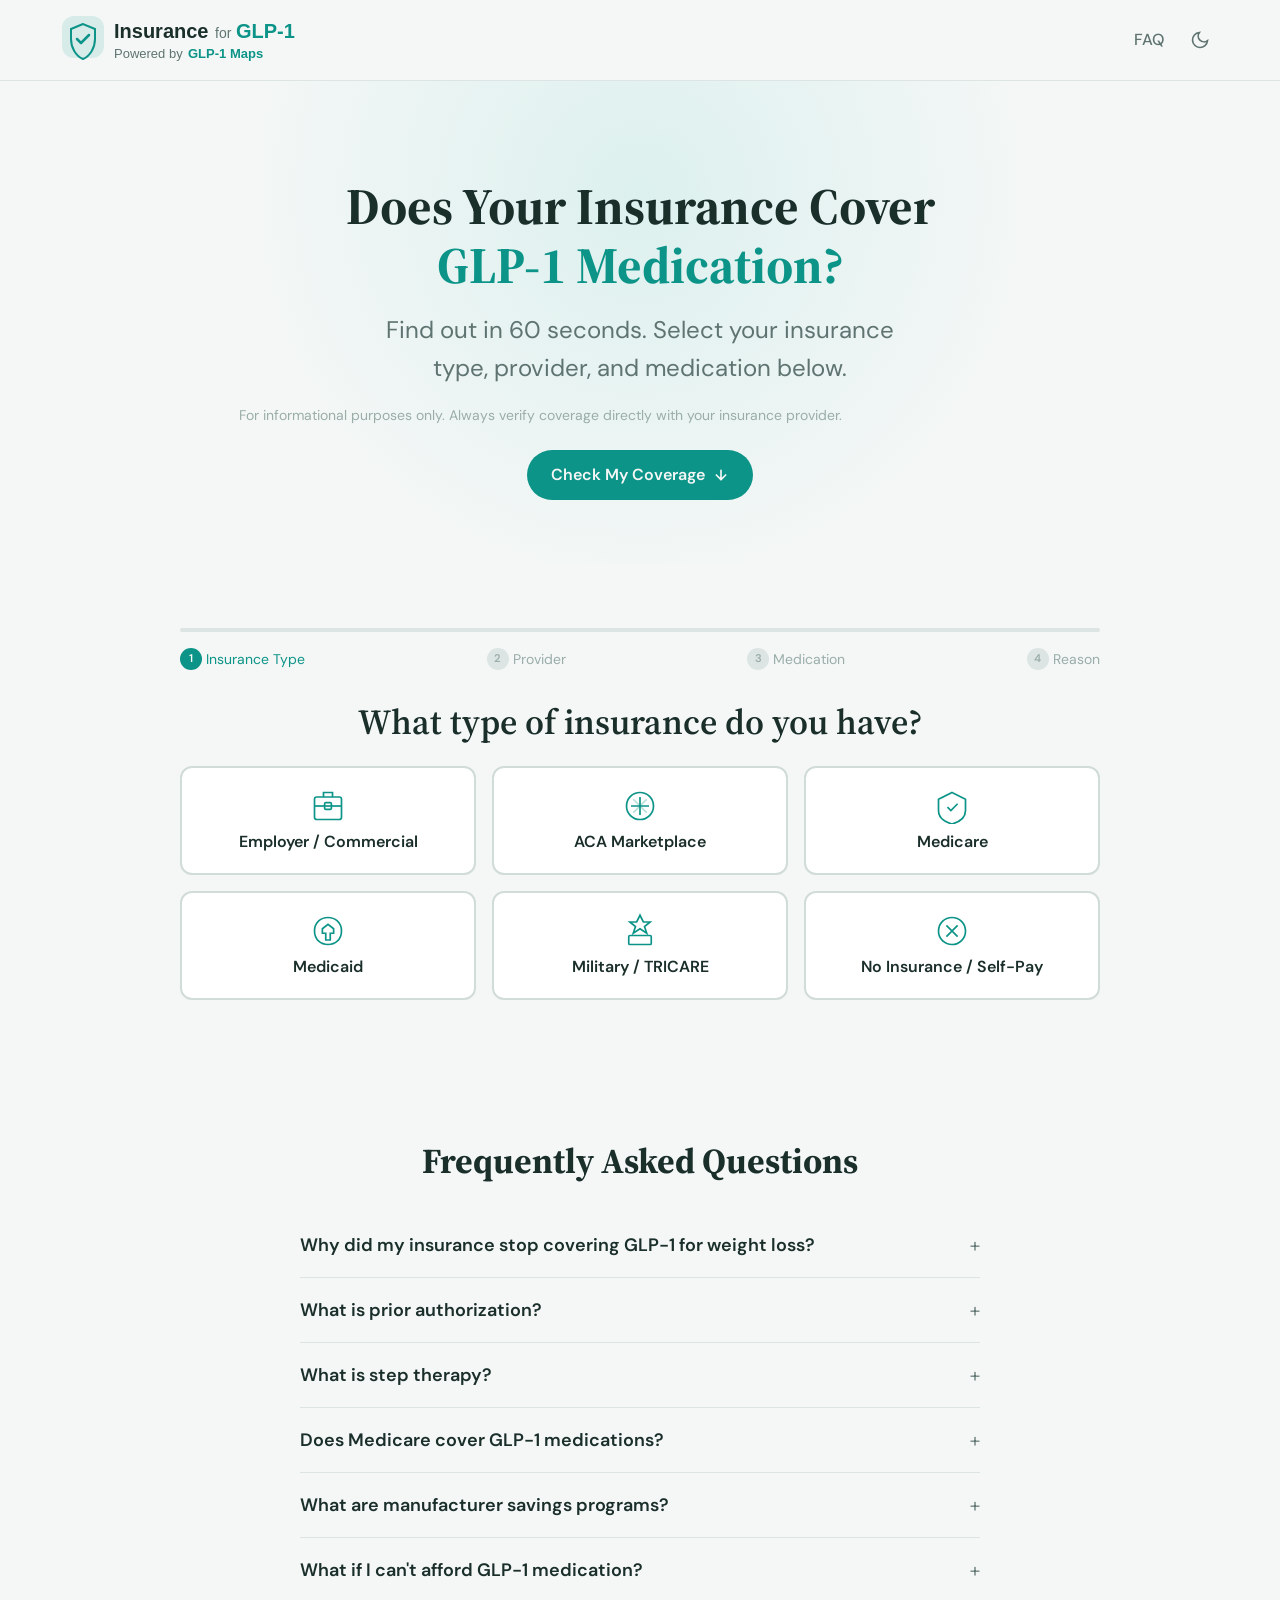
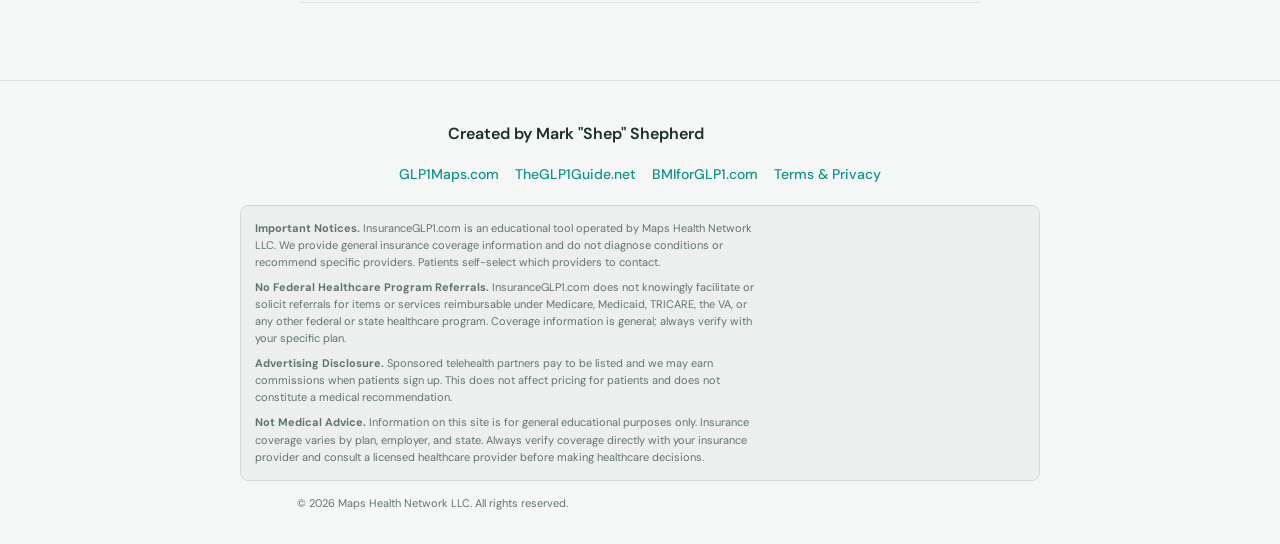
==== commit a8c4ad82: "Add Google Analytics 4 tag (G-XJ10VYEBLD) for traffic tracking" ====
--- a/index.html
+++ b/index.html
@@ -3,6 +3,14 @@
 <head>
   <meta charset="UTF-8">
   <meta name="viewport" content="width=device-width, initial-scale=1.0">
+  <!-- Google tag (gtag.js) -->
+  <script async src="https://www.googletagmanager.com/gtag/js?id=G-XJ10VYEBLD"></script>
+  <script>
+    window.dataLayer = window.dataLayer || [];
+    function gtag(){dataLayer.push(arguments);}
+    gtag('js', new Date());
+    gtag('config', 'G-XJ10VYEBLD');
+  </script>
   <title>GLP-1 Insurance Coverage Checker | Does Your Insurance Cover Ozempic, Wegovy, Mounjaro?</title>
   <meta name="description" content="Free tool to check if your insurance covers GLP-1 medications like Ozempic, Wegovy, Mounjaro, and Zepbound in 2026. Instant results with next steps.">
   <link rel="canonical" href="https://www.insuranceglp1.com/">
@@ -274,57 +282,100 @@
     <section id="telehealth-section" style="padding:40px 0;display:none">
       <div class="container">
         <h3 style="font-size:1.25rem;font-weight:700;margin-bottom:4px">Prefer Telehealth? Start from Home</h3>
-        <p style="font-size:0.875rem;color:var(--color-text-muted);margin-bottom:24px">These nationwide telehealth providers can prescribe GLP-1 medications online and ship directly to your door.</p>
+        <p style="font-size:0.875rem;color:var(--color-text-muted);margin-bottom:8px">These nationwide telehealth providers can prescribe GLP-1 medications online and ship directly to your door.</p>
+        <p style="font-size:0.75rem;color:var(--color-text-muted);margin-bottom:24px;font-style:italic;border-left:3px solid var(--color-border);padding-left:10px"><strong>Advertising disclosure:</strong> The telehealth options below are paid sponsors. We may earn a commission when you sign up. This does not affect your pricing. Listing order does not imply medical recommendation. Always consult a licensed healthcare provider.</p>
         <div style="display:grid;grid-template-columns:repeat(auto-fit,minmax(250px,1fr));gap:16px">
           <!-- AFFILIATE_CARDS_START -->
+      <a href="https://track.revoffers.com/aff_c?offer_id=1460&aff_id=12198" target="_blank" rel="noopener noreferrer sponsored" style="display:block;padding:20px;border:1px solid var(--color-border);border-radius:12px;text-decoration:none;transition:box-shadow 0.2s" onmouseover="this.style.boxShadow='0 4px 12px rgba(0,0,0,0.1)'" onmouseout="this.style.boxShadow='none'">
+        <div style="display:flex;justify-content:space-between;margin-bottom:12px"><strong style="color:var(--color-text)">Yucca Health</strong><span style="font-size:10px;background:#fce7f3;color:#be185d;padding:2px 8px;border-radius:99px;font-weight:600">Sponsored</span></div>
+        <p style="font-size:13px;color:var(--color-muted);margin:0 0 12px 0;line-height:1.5">Competitive pricing on brand-name GLP-1. Licensed providers, home delivery, transparent monthly cost.</p>
+          <div style="font-size:12px;color:var(--color-muted);margin-bottom:4px">- Brand-Name Access</div>
+          <div style="font-size:12px;color:var(--color-muted);margin-bottom:4px">- Licensed Providers</div>
+          <div style="font-size:12px;color:var(--color-muted);margin-bottom:4px">- Home Delivery</div>
+      </a>
+      <a href="https://track.revoffers.com/aff_c?offer_id=1435&aff_id=12198" target="_blank" rel="noopener noreferrer sponsored" style="display:block;padding:20px;border:1px solid var(--color-border);border-radius:12px;text-decoration:none;transition:box-shadow 0.2s" onmouseover="this.style.boxShadow='0 4px 12px rgba(0,0,0,0.1)'" onmouseout="this.style.boxShadow='none'">
+        <div style="display:flex;justify-content:space-between;margin-bottom:12px"><strong style="color:var(--color-text)">Eden Health</strong><span style="font-size:10px;background:#f3e8ff;color:#6b21a8;padding:2px 8px;border-radius:99px;font-weight:600">Sponsored</span></div>
+        <p style="font-size:13px;color:var(--color-muted);margin:0 0 12px 0;line-height:1.5">Provider-led metabolic wellness program with comprehensive labs and all-inclusive monthly pricing.</p>
+          <div style="font-size:12px;color:var(--color-muted);margin-bottom:4px">- Provider-Led</div>
+          <div style="font-size:12px;color:var(--color-muted);margin-bottom:4px">- Labs Included</div>
+          <div style="font-size:12px;color:var(--color-muted);margin-bottom:4px">- All-Inclusive Pricing</div>
+      </a>
+      <a href="https://track.revoffers.com/aff_c?offer_id=1548&aff_id=12198" target="_blank" rel="noopener noreferrer sponsored" style="display:block;padding:20px;border:1px solid var(--color-border);border-radius:12px;text-decoration:none;transition:box-shadow 0.2s" onmouseover="this.style.boxShadow='0 4px 12px rgba(0,0,0,0.1)'" onmouseout="this.style.boxShadow='none'">
+        <div style="display:flex;justify-content:space-between;margin-bottom:12px"><strong style="color:var(--color-text)">Embody GLP1</strong><span style="font-size:10px;background:#e0e7ff;color:#4338ca;padding:2px 8px;border-radius:99px;font-weight:600">Sponsored</span></div>
+        <p style="font-size:13px;color:var(--color-muted);margin:0 0 12px 0;line-height:1.5">Provider-led GLP-1 program with sermorelin peptide therapy options. Transparent pricing.</p>
+          <div style="font-size:12px;color:var(--color-muted);margin-bottom:4px">- Provider-Led</div>
+          <div style="font-size:12px;color:var(--color-muted);margin-bottom:4px">- Sermorelin Available</div>
+          <div style="font-size:12px;color:var(--color-muted);margin-bottom:4px">- Transparent Pricing</div>
+      </a>
+      <a href="https://track.revoffers.com/aff_c?offer_id=1464&aff_id=12198" target="_blank" rel="noopener noreferrer sponsored" style="display:block;padding:20px;border:1px solid var(--color-border);border-radius:12px;text-decoration:none;transition:box-shadow 0.2s" onmouseover="this.style.boxShadow='0 4px 12px rgba(0,0,0,0.1)'" onmouseout="this.style.boxShadow='none'">
+        <div style="display:flex;justify-content:space-between;margin-bottom:12px"><strong style="color:var(--color-text)">SkinnyRx</strong><span style="font-size:10px;background:#fef3c7;color:#92400e;padding:2px 8px;border-radius:99px;font-weight:600">Sponsored</span></div>
+        <p style="font-size:13px;color:var(--color-muted);margin:0 0 12px 0;line-height:1.5">Self-described #1 GLP Weight Loss Provider. Competitive pricing, licensed medical professionals, brand-name access.</p>
+          <div style="font-size:12px;color:var(--color-muted);margin-bottom:4px">- Brand-Name Access</div>
+          <div style="font-size:12px;color:var(--color-muted);margin-bottom:4px">- Licensed Professionals</div>
+          <div style="font-size:12px;color:var(--color-muted);margin-bottom:4px">- Competitive Pricing</div>
+      </a>
+      <a href="https://track.revoffers.com/aff_c?offer_id=1550&aff_id=12198" target="_blank" rel="noopener noreferrer sponsored" style="display:block;padding:20px;border:1px solid var(--color-border);border-radius:12px;text-decoration:none;transition:box-shadow 0.2s" onmouseover="this.style.boxShadow='0 4px 12px rgba(0,0,0,0.1)'" onmouseout="this.style.boxShadow='none'">
+        <div style="display:flex;justify-content:space-between;margin-bottom:12px"><strong style="color:var(--color-text)">Novi Weight Loss</strong><span style="font-size:10px;background:#dbeafe;color:#1e40af;padding:2px 8px;border-radius:99px;font-weight:600">Sponsored</span></div>
+        <p style="font-size:13px;color:var(--color-muted);margin:0 0 12px 0;line-height:1.5">GLP-focused weight loss program. Streamlined intake with licensed prescribers.</p>
+          <div style="font-size:12px;color:var(--color-muted);margin-bottom:4px">- GLP-Focused</div>
+          <div style="font-size:12px;color:var(--color-muted);margin-bottom:4px">- Licensed Prescribers</div>
+          <div style="font-size:12px;color:var(--color-muted);margin-bottom:4px">- Streamlined Intake</div>
+      </a>
+      <a href="https://track.revoffers.com/aff_c?offer_id=1565&aff_id=12198" target="_blank" rel="noopener noreferrer sponsored" style="display:block;padding:20px;border:1px solid var(--color-border);border-radius:12px;text-decoration:none;transition:box-shadow 0.2s" onmouseover="this.style.boxShadow='0 4px 12px rgba(0,0,0,0.1)'" onmouseout="this.style.boxShadow='none'">
+        <div style="display:flex;justify-content:space-between;margin-bottom:12px"><strong style="color:var(--color-text)">Wellorithm GLP 1</strong><span style="font-size:10px;background:#d1fae5;color:#065f46;padding:2px 8px;border-radius:99px;font-weight:600">Sponsored</span></div>
+        <p style="font-size:13px;color:var(--color-muted);margin:0 0 12px 0;line-height:1.5">Newer entry in GLP-1 telehealth. Licensed providers, brand-name access, transparent pricing.</p>
+          <div style="font-size:12px;color:var(--color-muted);margin-bottom:4px">- Brand-Name Access</div>
+          <div style="font-size:12px;color:var(--color-muted);margin-bottom:4px">- Licensed Providers</div>
+          <div style="font-size:12px;color:var(--color-muted);margin-bottom:4px">- Transparent Pricing</div>
+      </a>
+
+        </div>
+        <div style="text-align:center;margin-top:16px">
+          <button onclick="var el=document.getElementById('more-telehealth');var btn=this;if(el.style.display==='none'){el.style.display='grid';btn.textContent='Show Less'}else{el.style.display='none';btn.textContent='More Telehealth Options'}" style="font-size:13px;font-weight:500;color:var(--color-primary);background:none;border:none;cursor:pointer">More Telehealth Options</button>
+        </div>
+        <div id="more-telehealth" style="display:none;grid-template-columns:repeat(auto-fit,minmax(250px,1fr));gap:16px;margin-top:16px">
       <a href="https://track.revoffers.com/aff_c?offer_id=1286&aff_id=12198" target="_blank" rel="noopener noreferrer sponsored" style="display:block;padding:20px;border:1px solid var(--color-border);border-radius:12px;text-decoration:none;transition:box-shadow 0.2s" onmouseover="this.style.boxShadow='0 4px 12px rgba(0,0,0,0.1)'" onmouseout="this.style.boxShadow='none'">
-        <div style="display:flex;justify-content:space-between;margin-bottom:12px"><strong style="color:var(--color-text)">Sprout Health</strong><span style="font-size:10px;background:#d1fae5;color:#065f46;padding:2px 8px;border-radius:99px;font-weight:600">Reliable</span></div>
-        <p style="font-size:13px;color:var(--color-muted);margin:0 0 12px 0;line-height:1.5">Lab-driven GLP-1 personalization with licensed providers and compounded treatments.</p>
-          <div style="font-size:12px;color:var(--color-muted);margin-bottom:4px">• Lab-Driven Care</div>
-          <div style="font-size:12px;color:var(--color-muted);margin-bottom:4px">• Licensed Providers</div>
-          <div style="font-size:12px;color:var(--color-muted);margin-bottom:4px">• Personalized Dosing</div>
-      </a>
-
-      <a href="https://track.revoffers.com/aff_c?offer_id=1435&aff_id=12198" target="_blank" rel="noopener noreferrer sponsored" style="display:block;padding:20px;border:1px solid var(--color-border);border-radius:12px;text-decoration:none;transition:box-shadow 0.2s" onmouseover="this.style.boxShadow='0 4px 12px rgba(0,0,0,0.1)'" onmouseout="this.style.boxShadow='none'">
-        <div style="display:flex;justify-content:space-between;margin-bottom:12px"><strong style="color:var(--color-text)">Eden Health</strong><span style="font-size:10px;background:#f3e8ff;color:#6b21a8;padding:2px 8px;border-radius:99px;font-weight:600">Editor's Pick</span></div>
-        <p style="font-size:13px;color:var(--color-muted);margin:0 0 12px 0;line-height:1.5">Provider-led metabolic wellness with comprehensive labs and all-inclusive pricing.</p>
-          <div style="font-size:12px;color:var(--color-muted);margin-bottom:4px">• Provider-Led</div>
-          <div style="font-size:12px;color:var(--color-muted);margin-bottom:4px">• Labs Included</div>
-          <div style="font-size:12px;color:var(--color-muted);margin-bottom:4px">• All-Inclusive Pricing</div>
-      </a>
-
-      <a href="https://track.revoffers.com/aff_c?offer_id=1548&aff_id=12198" target="_blank" rel="noopener noreferrer sponsored" style="display:block;padding:20px;border:1px solid var(--color-border);border-radius:12px;text-decoration:none;transition:box-shadow 0.2s" onmouseover="this.style.boxShadow='0 4px 12px rgba(0,0,0,0.1)'" onmouseout="this.style.boxShadow='none'">
-        <div style="display:flex;justify-content:space-between;margin-bottom:12px"><strong style="color:var(--color-text)">Embody GLP1</strong><span style="font-size:10px;background:#e0e7ff;color:#4338ca;padding:2px 8px;border-radius:99px;font-weight:600">Trending</span></div>
-        <p style="font-size:13px;color:var(--color-muted);margin:0 0 12px 0;line-height:1.5">Louie Dingal's signature GLP-1 + sermorelin program — transparent provider-led care.</p>
-          <div style="font-size:12px;color:var(--color-muted);margin-bottom:4px">• Provider-Led</div>
-          <div style="font-size:12px;color:var(--color-muted);margin-bottom:4px">• Sermorelin Available</div>
-          <div style="font-size:12px;color:var(--color-muted);margin-bottom:4px">• Louie-Recommended</div>
-      </a>
-
-      <a href="https://track.revoffers.com/aff_c?offer_id=1518&aff_id=12198" target="_blank" rel="noopener noreferrer sponsored" style="display:block;padding:20px;border:1px solid var(--color-border);border-radius:12px;text-decoration:none;transition:box-shadow 0.2s" onmouseover="this.style.boxShadow='0 4px 12px rgba(0,0,0,0.1)'" onmouseout="this.style.boxShadow='none'">
-        <div style="display:flex;justify-content:space-between;margin-bottom:12px"><strong style="color:var(--color-text)">Breeze Meds</strong><span style="font-size:10px;background:#fee2e2;color:#991b1b;padding:2px 8px;border-radius:99px;font-weight:600">Fast Start</span></div>
-        <p style="font-size:13px;color:var(--color-muted);margin:0 0 12px 0;line-height:1.5">GLP-1 weight-loss programs with licensed providers. Fast approvals and home delivery nationwide.</p>
-          <div style="font-size:12px;color:var(--color-muted);margin-bottom:4px">• Fast Approvals</div>
-          <div style="font-size:12px;color:var(--color-muted);margin-bottom:4px">• Home Delivery</div>
-          <div style="font-size:12px;color:var(--color-muted);margin-bottom:4px">• Licensed Providers</div>
-      </a>
-
-      <a href="https://track.revoffers.com/aff_c?offer_id=1519&aff_id=12198" target="_blank" rel="noopener noreferrer sponsored" style="display:block;padding:20px;border:1px solid var(--color-border);border-radius:12px;text-decoration:none;transition:box-shadow 0.2s" onmouseover="this.style.boxShadow='0 4px 12px rgba(0,0,0,0.1)'" onmouseout="this.style.boxShadow='none'">
-        <div style="display:flex;justify-content:space-between;margin-bottom:12px"><strong style="color:var(--color-text)">Care Bare Rx</strong><span style="font-size:10px;background:#e0f2fe;color:#075985;padding:2px 8px;border-radius:99px;font-weight:600">Best Value</span></div>
-        <p style="font-size:13px;color:var(--color-muted);margin:0 0 12px 0;line-height:1.5">Comprehensive GLP-1 programs with multiple medication options and ongoing medical support.</p>
-          <div style="font-size:12px;color:var(--color-muted);margin-bottom:4px">• Multiple Medications</div>
-          <div style="font-size:12px;color:var(--color-muted);margin-bottom:4px">• Medical Support</div>
-          <div style="font-size:12px;color:var(--color-muted);margin-bottom:4px">• Flexible Programs</div>
-      </a>
-
-      <a href="https://track.revoffers.com/aff_c?offer_id=1304&aff_id=12198" target="_blank" rel="noopener noreferrer sponsored" style="display:block;padding:20px;border:1px solid var(--color-border);border-radius:12px;text-decoration:none;transition:box-shadow 0.2s" onmouseover="this.style.boxShadow='0 4px 12px rgba(0,0,0,0.1)'" onmouseout="this.style.boxShadow='none'">
-        <div style="display:flex;justify-content:space-between;margin-bottom:12px"><strong style="color:var(--color-text)">Direct Meds</strong></div>
-        <p style="font-size:13px;color:var(--color-muted);margin:0 0 12px 0;line-height:1.5">Affordable GLP-1 prescriptions with direct-to-patient shipping.</p>
-          <div style="font-size:12px;color:var(--color-muted);margin-bottom:4px">• Direct Shipping</div>
-          <div style="font-size:12px;color:var(--color-muted);margin-bottom:4px">• Online Consultation</div>
-          <div style="font-size:12px;color:var(--color-muted);margin-bottom:4px">• Affordable Plans</div>
-      </a>
-    <!-- AFFILIATE_CARDS_END -->
+        <div style="display:flex;justify-content:space-between;margin-bottom:12px"><strong style="color:var(--color-text)">Sprout Health</strong><span style="font-size:10px;background:#d1fae5;color:#065f46;padding:2px 8px;border-radius:99px;font-weight:600">Sponsored</span></div>
+        <p style="font-size:13px;color:var(--color-muted);margin:0 0 12px 0;line-height:1.5">Lab-driven GLP-1 personalization with licensed providers and competitive monthly pricing.</p>
+          <div style="font-size:12px;color:var(--color-muted);margin-bottom:4px">- Lab-Driven</div>
+          <div style="font-size:12px;color:var(--color-muted);margin-bottom:4px">- Licensed Providers</div>
+          <div style="font-size:12px;color:var(--color-muted);margin-bottom:4px">- Competitive Pricing</div>
+      </a>
+      <a href="https://track.revoffers.com/aff_c?offer_id=384&aff_id=12198" target="_blank" rel="noopener noreferrer sponsored" style="display:block;padding:20px;border:1px solid var(--color-border);border-radius:12px;text-decoration:none;transition:box-shadow 0.2s" onmouseover="this.style.boxShadow='0 4px 12px rgba(0,0,0,0.1)'" onmouseout="this.style.boxShadow='none'">
+        <div style="display:flex;justify-content:space-between;margin-bottom:12px"><strong style="color:var(--color-text)">Strut Health</strong><span style="font-size:10px;background:#fef3c7;color:#92400e;padding:2px 8px;border-radius:99px;font-weight:600">Sponsored</span></div>
+        <p style="font-size:13px;color:var(--color-muted);margin:0 0 12px 0;line-height:1.5">Multi-specialty telehealth with GLP-1 options. High patient satisfaction, licensed prescribers.</p>
+          <div style="font-size:12px;color:var(--color-muted);margin-bottom:4px">- Multi-Specialty</div>
+          <div style="font-size:12px;color:var(--color-muted);margin-bottom:4px">- Licensed Prescribers</div>
+          <div style="font-size:12px;color:var(--color-muted);margin-bottom:4px">- Home Delivery</div>
+      </a>
+      <a href="https://track.revoffers.com/aff_c?offer_id=738&aff_id=12198" target="_blank" rel="noopener noreferrer sponsored" style="display:block;padding:20px;border:1px solid var(--color-border);border-radius:12px;text-decoration:none;transition:box-shadow 0.2s" onmouseover="this.style.boxShadow='0 4px 12px rgba(0,0,0,0.1)'" onmouseout="this.style.boxShadow='none'">
+        <div style="display:flex;justify-content:space-between;margin-bottom:12px"><strong style="color:var(--color-text)">Enhance MD</strong><span style="font-size:10px;background:#d1fae5;color:#065f46;padding:2px 8px;border-radius:99px;font-weight:600">Sponsored</span></div>
+        <p style="font-size:13px;color:var(--color-muted);margin:0 0 12px 0;line-height:1.5">Physician-led medical weight management with brand-name GLP-1 access and labs included.</p>
+          <div style="font-size:12px;color:var(--color-muted);margin-bottom:4px">- Physician-Led</div>
+          <div style="font-size:12px;color:var(--color-muted);margin-bottom:4px">- Labs Included</div>
+          <div style="font-size:12px;color:var(--color-muted);margin-bottom:4px">- Brand-Name Access</div>
+      </a>
+      <a href="https://track.revoffers.com/aff_c?offer_id=1344&aff_id=12198" target="_blank" rel="noopener noreferrer sponsored" style="display:block;padding:20px;border:1px solid var(--color-border);border-radius:12px;text-decoration:none;transition:box-shadow 0.2s" onmouseover="this.style.boxShadow='0 4px 12px rgba(0,0,0,0.1)'" onmouseout="this.style.boxShadow='none'">
+        <div style="display:flex;justify-content:space-between;margin-bottom:12px"><strong style="color:var(--color-text)">Peter MD</strong><span style="font-size:10px;background:#fee2e2;color:#991b1b;padding:2px 8px;border-radius:99px;font-weight:600">Sponsored</span></div>
+        <p style="font-size:13px;color:var(--color-muted);margin:0 0 12px 0;line-height:1.5">Physician-led longevity and weight management. GLP-1 options with peptide programs.</p>
+          <div style="font-size:12px;color:var(--color-muted);margin-bottom:4px">- Physician-Led</div>
+          <div style="font-size:12px;color:var(--color-muted);margin-bottom:4px">- Peptide Options</div>
+          <div style="font-size:12px;color:var(--color-muted);margin-bottom:4px">- Longevity Focus</div>
+      </a>
+      <a href="https://track.revoffers.com/aff_c?offer_id=1471&aff_id=12198" target="_blank" rel="noopener noreferrer sponsored" style="display:block;padding:20px;border:1px solid var(--color-border);border-radius:12px;text-decoration:none;transition:box-shadow 0.2s" onmouseover="this.style.boxShadow='0 4px 12px rgba(0,0,0,0.1)'" onmouseout="this.style.boxShadow='none'">
+        <div style="display:flex;justify-content:space-between;margin-bottom:12px"><strong style="color:var(--color-text)">TMates GLP1</strong><span style="font-size:10px;background:#dbeafe;color:#1e40af;padding:2px 8px;border-radius:99px;font-weight:600">Sponsored</span></div>
+        <p style="font-size:13px;color:var(--color-muted);margin:0 0 12px 0;line-height:1.5">Direct-to-patient GLP-1 with streamlined intake and home shipping.</p>
+          <div style="font-size:12px;color:var(--color-muted);margin-bottom:4px">- Streamlined Intake</div>
+          <div style="font-size:12px;color:var(--color-muted);margin-bottom:4px">- Home Shipping</div>
+          <div style="font-size:12px;color:var(--color-muted);margin-bottom:4px">- Licensed Prescribers</div>
+      </a>
+      <a href="https://track.revoffers.com/aff_c?offer_id=1361&aff_id=12198" target="_blank" rel="noopener noreferrer sponsored" style="display:block;padding:20px;border:1px solid var(--color-border);border-radius:12px;text-decoration:none;transition:box-shadow 0.2s" onmouseover="this.style.boxShadow='0 4px 12px rgba(0,0,0,0.1)'" onmouseout="this.style.boxShadow='none'">
+        <div style="display:flex;justify-content:space-between;margin-bottom:12px"><strong style="color:var(--color-text)">DudeMeds</strong><span style="font-size:10px;background:#e0e7ff;color:#4338ca;padding:2px 8px;border-radius:99px;font-weight:600">Sponsored</span></div>
+        <p style="font-size:13px;color:var(--color-muted);margin:0 0 12px 0;line-height:1.5">Men's health telehealth with GLP-1 options. Streamlined enrollment, licensed physicians.</p>
+          <div style="font-size:12px;color:var(--color-muted);margin-bottom:4px">- Men's Health</div>
+          <div style="font-size:12px;color:var(--color-muted);margin-bottom:4px">- Licensed Physicians</div>
+          <div style="font-size:12px;color:var(--color-muted);margin-bottom:4px">- Discreet Delivery</div>
+      </a>
         </div>
       </div>
     </section>
@@ -433,7 +484,13 @@
         <a href="https://www.bmiforglp1.com" target="_blank" rel="noopener noreferrer">BMIforGLP1.com</a>
         <a href="#" target="_blank" rel="noopener noreferrer">Terms & Privacy</a>
       </nav>
-      <p class="footer-disclaimer">InsuranceGLP1.com is an educational tool only. Insurance coverage varies by plan, employer, and state. Always verify coverage directly with your insurance provider before making healthcare decisions.</p>
+      <div style="background:rgba(0,0,0,0.03);border:1px solid var(--color-border);border-radius:8px;padding:14px;margin:18px auto 14px;max-width:800px;font-size:11px;line-height:1.55;color:var(--color-text-muted);text-align:left">
+        <p style="margin:0 0 8px"><strong>Important Notices.</strong> InsuranceGLP1.com is an educational tool operated by Maps Health Network LLC. We provide general insurance coverage information and do not diagnose conditions or recommend specific providers. Patients self-select which providers to contact.</p>
+        <p style="margin:0 0 8px"><strong>No Federal Healthcare Program Referrals.</strong> InsuranceGLP1.com does not knowingly facilitate or solicit referrals for items or services reimbursable under Medicare, Medicaid, TRICARE, the VA, or any other federal or state healthcare program. Coverage information is general; always verify with your specific plan.</p>
+        <p style="margin:0 0 8px"><strong>Advertising Disclosure.</strong> Sponsored telehealth partners pay to be listed and we may earn commissions when patients sign up. This does not affect pricing for patients and does not constitute a medical recommendation.</p>
+        <p style="margin:0"><strong>Not Medical Advice.</strong> Information on this site is for general educational purposes only. Insurance coverage varies by plan, employer, and state. Always verify coverage directly with your insurance provider and consult a licensed healthcare provider before making healthcare decisions.</p>
+      </div>
+      <p class="footer-copy" style="text-align:center;font-size:11px;color:var(--color-text-muted);margin-top:10px">&copy; 2026 Maps Health Network LLC. All rights reserved.</p>
     </div>
   </footer>
 
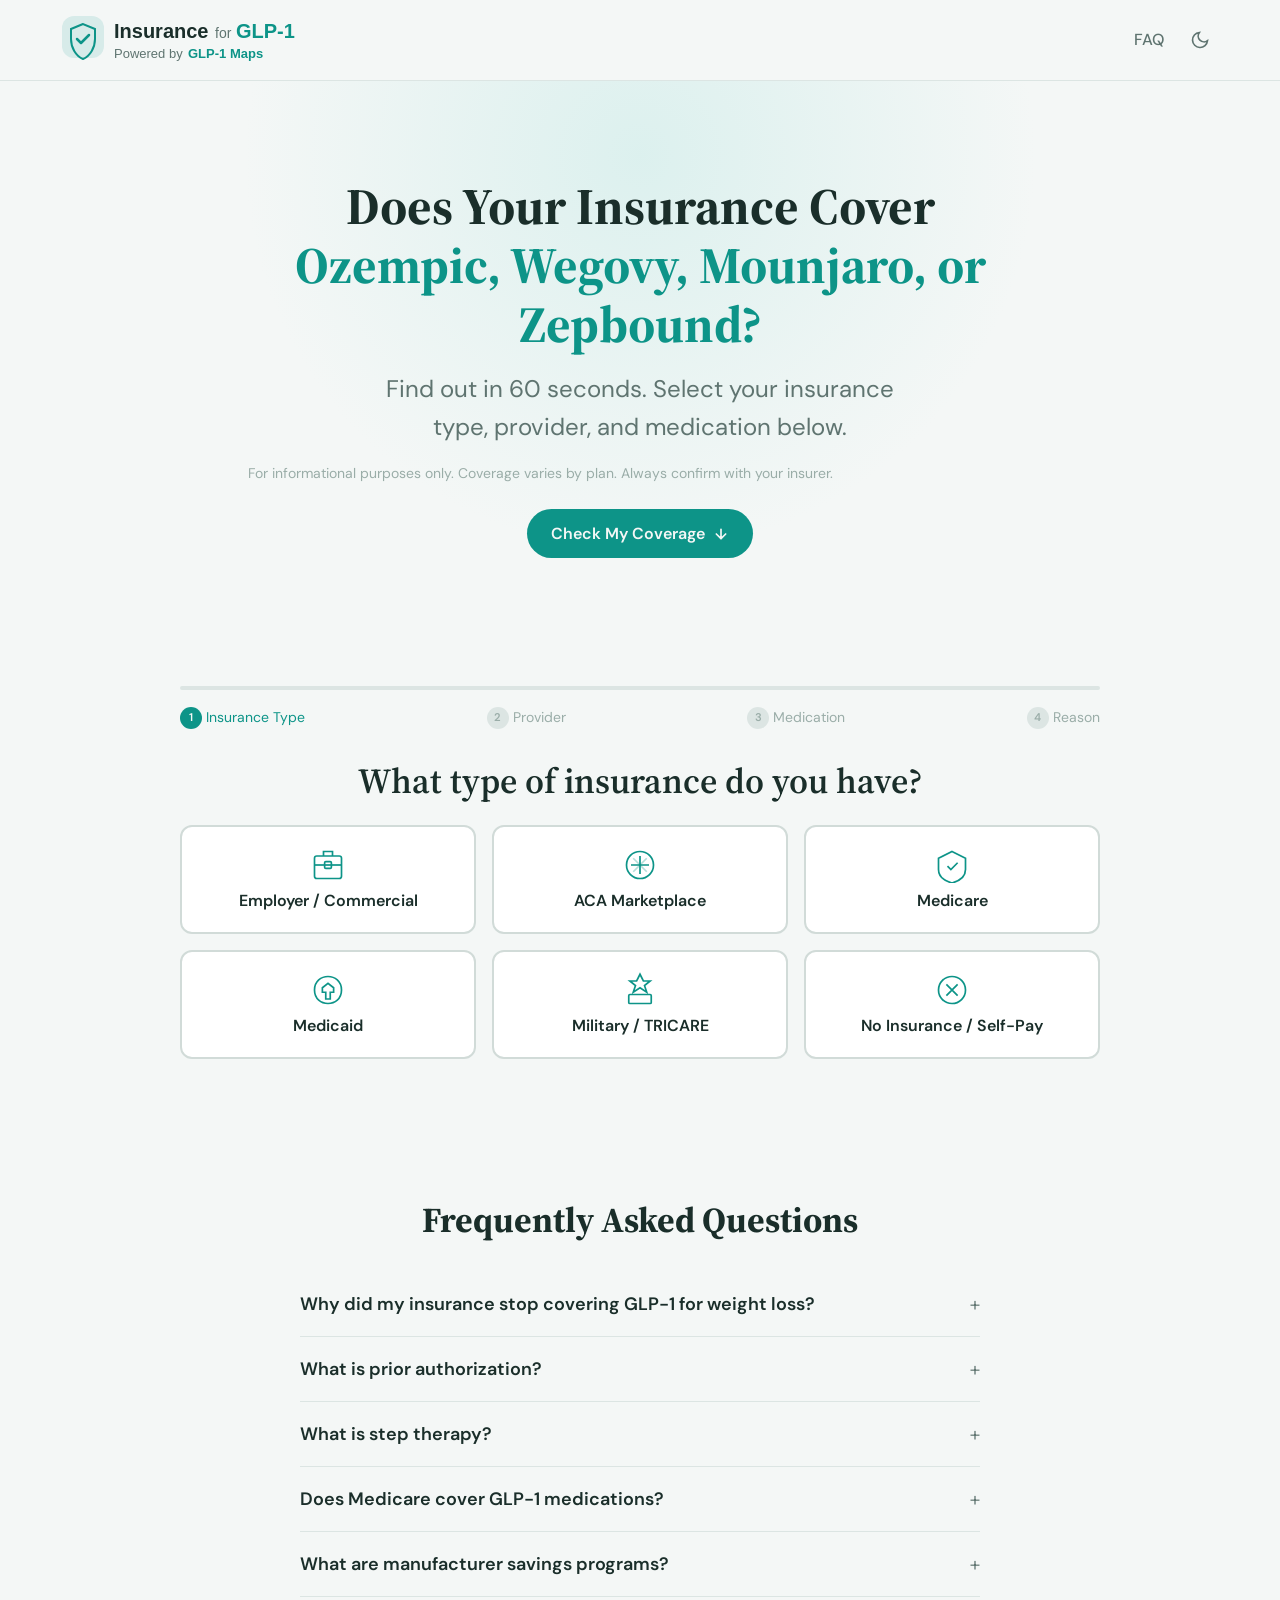
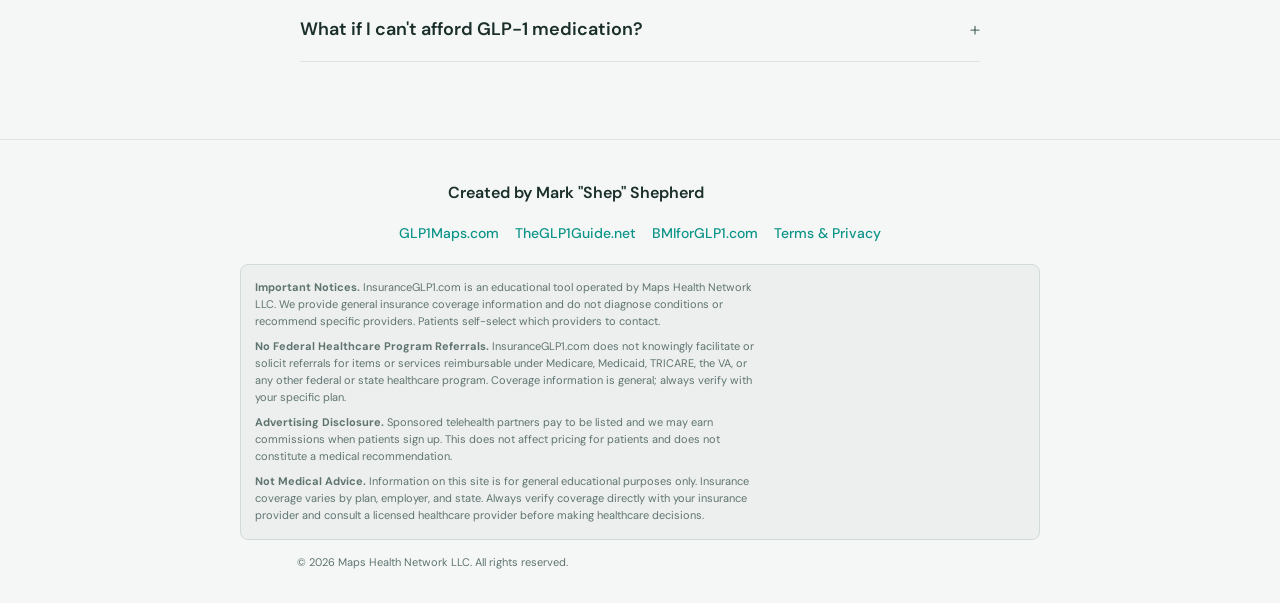
==== commit bb0289b7: "SEO audit: Class 1 + Class 2 fixes applied Class 1 (technical): - Added Open Graph + Twitter Card ta" ====
--- a/index.html
+++ b/index.html
@@ -11,41 +11,81 @@
     gtag('js', new Date());
     gtag('config', 'G-XJ10VYEBLD');
   </script>
-  <title>GLP-1 Insurance Coverage Checker | Does Your Insurance Cover Ozempic, Wegovy, Mounjaro?</title>
-  <meta name="description" content="Free tool to check if your insurance covers GLP-1 medications like Ozempic, Wegovy, Mounjaro, and Zepbound in 2026. Instant results with next steps.">
+  <title>Does Insurance Cover Ozempic, Wegovy, Mounjaro, Zepbound? Free 2026 Checker | InsuranceGLP1</title>
+  <meta name="description" content="Free GLP-1 insurance coverage checker. Find out in 60 seconds if your plan covers Ozempic, Wegovy, Mounjaro, or Zepbound in 2026. Prior authorization tips and savings options included.">
+  <meta name="keywords" content="does insurance cover Ozempic, Wegovy insurance coverage, Mounjaro insurance 2026, Zepbound coverage, GLP-1 prior authorization, GLP-1 cost with insurance, Medicare GLP-1, Medicaid GLP-1, insurance checker, semaglutide coverage, tirzepatide coverage">
+  <meta name="robots" content="index, follow, max-image-preview:large, max-snippet:-1">
+  <meta name="author" content="Mark Shepherd">
+  <meta name="theme-color" content="#0d9488">
   <link rel="canonical" href="https://www.insuranceglp1.com/">
+
+  <!-- Open Graph -->
+  <meta property="og:type" content="website">
+  <meta property="og:url" content="https://www.insuranceglp1.com/">
+  <meta property="og:site_name" content="InsuranceGLP1 — Powered by GLP-1 Maps">
+  <meta property="og:title" content="Does Your Insurance Cover Ozempic, Wegovy, Mounjaro, or Zepbound? Free 2026 Checker">
+  <meta property="og:description" content="Find out in 60 seconds if your plan covers GLP-1 medications. Prior authorization tips, savings programs, and next steps for Ozempic, Wegovy, Mounjaro, and Zepbound.">
+  <meta property="og:image" content="https://www.glp1maps.com/og-image.png">
+  <meta property="og:image:width" content="1200">
+  <meta property="og:image:height" content="630">
+  <meta property="og:locale" content="en_US">
+
+  <!-- Twitter Card -->
+  <meta name="twitter:card" content="summary_large_image">
+  <meta name="twitter:title" content="Does Your Insurance Cover Ozempic, Wegovy, Mounjaro, or Zepbound?">
+  <meta name="twitter:description" content="Free GLP-1 insurance coverage checker. Get instant answers for Ozempic, Wegovy, Mounjaro, and Zepbound — plus prior authorization tips and savings programs.">
+  <meta name="twitter:image" content="https://www.glp1maps.com/og-image.png">
+
+  <!-- Favicon -->
+  <link rel="icon" type="image/svg+xml" href="https://www.glp1maps.com/favicon.svg">
 
   <!-- Fonts -->
   <link rel="preconnect" href="https://fonts.googleapis.com">
   <link rel="preconnect" href="https://fonts.gstatic.com" crossorigin>
+  <link rel="dns-prefetch" href="https://www.googletagmanager.com">
   <link href="https://fonts.googleapis.com/css2?family=DM+Sans:ital,opsz,wght@0,9..40,300..700;1,9..40,300..700&family=Source+Serif+4:opsz,wght@8..60,400;8..60,600;8..60,700&display=swap" rel="stylesheet">
 
   <link rel="stylesheet" href="./base.css">
   <link rel="stylesheet" href="./style.css">
 
-  <!-- Schema.org structured data -->
+  <!-- Schema.org: MedicalWebPage + FAQPage -->
   <script type="application/ld+json">
   {
     "@context": "https://schema.org",
     "@type": ["MedicalWebPage", "FAQPage"],
-    "name": "GLP-1 Insurance Coverage Checker",
-    "description": "Free tool to check if your insurance covers GLP-1 medications like Ozempic, Wegovy, Mounjaro, and Zepbound in 2026.",
+    "name": "GLP-1 Insurance Coverage Checker — Ozempic, Wegovy, Mounjaro, Zepbound",
+    "description": "Free 2026 tool to check if your insurance covers GLP-1 medications including Ozempic, Wegovy, Mounjaro, and Zepbound. Get instant results with prior authorization tips and next steps.",
     "url": "https://www.insuranceglp1.com/",
+    "inLanguage": "en-US",
+    "isAccessibleForFree": true,
+    "audience": { "@type": "MedicalAudience", "audienceType": "Patient" },
+    "about": [
+      { "@type": "Drug", "name": "Ozempic", "activeIngredient": "semaglutide" },
+      { "@type": "Drug", "name": "Wegovy", "activeIngredient": "semaglutide" },
+      { "@type": "Drug", "name": "Mounjaro", "activeIngredient": "tirzepatide" },
+      { "@type": "Drug", "name": "Zepbound", "activeIngredient": "tirzepatide" }
+    ],
+    "publisher": {
+      "@type": "Organization",
+      "name": "Maps Health Network, LLC",
+      "url": "https://www.glp1maps.com",
+      "logo": "https://www.glp1maps.com/og-image.png"
+    },
     "mainEntity": [
       {
         "@type": "Question",
         "name": "Why did my insurance stop covering GLP-1 for weight loss?",
         "acceptedAnswer": {
           "@type": "Answer",
-          "text": "In 2025-2026, many employers and insurers dropped weight-loss GLP-1 coverage due to rising costs. These medications can cost $900-$1,300/month per patient, and with millions seeking prescriptions, total spending became unsustainable for many plan sponsors."
+          "text": "In 2025-2026, many employers and insurers dropped weight-loss GLP-1 coverage (Wegovy, Zepbound, Saxenda) due to rising costs. These medications can cost $900-$1,300/month per patient, and with millions seeking prescriptions, total spending became unsustainable for many plan sponsors. Diabetes-indicated GLP-1s like Ozempic and Mounjaro generally retained coverage."
         }
       },
       {
         "@type": "Question",
-        "name": "What is prior authorization?",
+        "name": "What is prior authorization for Ozempic, Wegovy, Mounjaro, or Zepbound?",
         "acceptedAnswer": {
           "@type": "Answer",
-          "text": "Prior authorization (PA) is a requirement from your insurance company that your doctor get approval before prescribing a medication. Your doctor must submit clinical documentation showing you meet specific criteria."
+          "text": "Prior authorization (PA) is a requirement from your insurance company that your doctor get approval before prescribing Ozempic, Wegovy, Mounjaro, Zepbound, or another GLP-1. Your doctor must submit clinical documentation showing you meet specific criteria such as BMI, diagnosis, or prior treatment failures."
         }
       },
       {
@@ -53,33 +93,76 @@
         "name": "What is step therapy?",
         "acceptedAnswer": {
           "@type": "Answer",
-          "text": "Step therapy requires you to try and fail on less expensive medications before your insurance will cover a more expensive one. For GLP-1s, you might need to try metformin or older diabetes drugs first."
+          "text": "Step therapy requires you to try and fail on less expensive medications before your insurance will cover a more expensive GLP-1 like Ozempic, Wegovy, Mounjaro, or Zepbound. For GLP-1s, you might need to try metformin or older diabetes drugs first."
         }
       },
       {
         "@type": "Question",
-        "name": "Does Medicare cover GLP-1 medications?",
+        "name": "Does Medicare cover Ozempic, Wegovy, Mounjaro, and Zepbound?",
         "acceptedAnswer": {
           "@type": "Answer",
-          "text": "Medicare Part D covers GLP-1 medications prescribed for Type 2 diabetes (Ozempic, Mounjaro, Rybelsus, Trulicity). However, Medicare does not cover GLP-1s for weight loss only — a pilot program may begin in July 2026."
+          "text": "Medicare Part D covers GLP-1 medications prescribed for Type 2 diabetes — including Ozempic, Mounjaro, Rybelsus, and Trulicity. However, Medicare does not currently cover Wegovy or Zepbound when prescribed solely for weight loss. A pilot program for weight-loss coverage may begin in July 2026."
         }
       },
       {
         "@type": "Question",
-        "name": "What are manufacturer savings programs?",
+        "name": "What are manufacturer savings programs for GLP-1 medications?",
         "acceptedAnswer": {
           "@type": "Answer",
-          "text": "Drug manufacturers offer savings cards and patient assistance programs. Novo Nordisk (Ozempic, Wegovy, Rybelsus, Saxenda) offers NovoCare programs. Eli Lilly (Mounjaro, Zepbound, Trulicity) offers the Lilly Cares program."
+          "text": "Drug manufacturers offer savings cards and patient assistance programs. Novo Nordisk (Ozempic, Wegovy, Rybelsus, Saxenda) offers NovoCare programs. Eli Lilly (Mounjaro, Zepbound, Trulicity) offers the Lilly Savings Card and Lilly Cares. Eligible commercially insured patients may pay as little as $25/month."
         }
       },
       {
         "@type": "Question",
-        "name": "What if I can't afford GLP-1 medication?",
+        "name": "What if I can't afford Ozempic, Wegovy, Mounjaro, or Zepbound?",
         "acceptedAnswer": {
           "@type": "Answer",
-          "text": "Options include manufacturer savings programs, DTC telehealth providers ($149-$500/month for compounded versions), patient assistance programs for low-income patients, and appealing insurance denials with your doctor's help."
+          "text": "Options include manufacturer savings programs (NovoCare for Ozempic/Wegovy, Lilly Savings Card for Mounjaro/Zepbound), DTC telehealth providers ($149-$500/month for compounded versions), patient assistance programs for low-income patients, and appealing insurance denials with your doctor's help."
         }
       }
+    ]
+  }
+  </script>
+
+  <!-- Schema.org: Organization (publisher) -->
+  <script type="application/ld+json">
+  {
+    "@context": "https://schema.org",
+    "@type": "Organization",
+    "name": "Maps Health Network, LLC",
+    "alternateName": "GLP-1 Maps",
+    "url": "https://www.glp1maps.com",
+    "logo": "https://www.glp1maps.com/og-image.png",
+    "founder": { "@type": "Person", "name": "Mark Shepherd" },
+    "sameAs": [
+      "https://www.glp1maps.com",
+      "https://www.theglp1guide.net",
+      "https://www.bmiforglp1.com"
+    ]
+  }
+  </script>
+
+  <!-- Schema.org: WebSite -->
+  <script type="application/ld+json">
+  {
+    "@context": "https://schema.org",
+    "@type": "WebSite",
+    "name": "InsuranceGLP1",
+    "alternateName": "GLP-1 Insurance Coverage Checker",
+    "url": "https://www.insuranceglp1.com/",
+    "inLanguage": "en-US",
+    "publisher": { "@type": "Organization", "name": "Maps Health Network, LLC" }
+  }
+  </script>
+
+  <!-- Schema.org: BreadcrumbList -->
+  <script type="application/ld+json">
+  {
+    "@context": "https://schema.org",
+    "@type": "BreadcrumbList",
+    "itemListElement": [
+      { "@type": "ListItem", "position": 1, "name": "GLP-1 Maps", "item": "https://www.glp1maps.com/" },
+      { "@type": "ListItem", "position": 2, "name": "GLP-1 Insurance Coverage Checker", "item": "https://www.insuranceglp1.com/" }
     ]
   }
   </script>
@@ -117,9 +200,9 @@
     <!-- Hero Section -->
     <section class="hero">
       <div class="container">
-        <h1 class="hero-headline">Does Your Insurance Cover<br><span class="highlight">GLP-1 Medication?</span></h1>
+        <h1 class="hero-headline">Does Your Insurance Cover<br><span class="highlight">Ozempic, Wegovy, Mounjaro, or Zepbound?</span></h1>
         <p class="hero-sub">Find out in 60 seconds. Select your insurance type, provider, and medication below.</p>
-        <p class="hero-disclaimer">For informational purposes only. Always verify coverage directly with your insurance provider.</p>
+        <p class="hero-disclaimer">For informational purposes only. Coverage varies by plan. Always confirm with your insurer.</p>
         <a href="#wizard" class="hero-cta">Check My Coverage <svg width="16" height="16" viewBox="0 0 24 24" fill="none" stroke="currentColor" stroke-width="2.5" stroke-linecap="round" stroke-linejoin="round"><path d="M12 5v14M19 12l-7 7-7-7"/></svg></a>
       </div>
     </section>
@@ -374,6 +457,27 @@
         <p style="font-size:13px;color:var(--color-muted);margin:0 0 12px 0;line-height:1.5">Men's health telehealth with GLP-1 options. Streamlined enrollment, licensed physicians.</p>
           <div style="font-size:12px;color:var(--color-muted);margin-bottom:4px">- Men's Health</div>
           <div style="font-size:12px;color:var(--color-muted);margin-bottom:4px">- Licensed Physicians</div>
+          <div style="font-size:12px;color:var(--color-muted);margin-bottom:4px">- Discreet Delivery</div>
+      </a>
+      <a href="https://track.revoffers.com/aff_c?offer_id=1581&aff_id=12198" target="_blank" rel="noopener noreferrer sponsored" style="display:block;padding:20px;border:1px solid var(--color-border);border-radius:12px;text-decoration:none;transition:box-shadow 0.2s" onmouseover="this.style.boxShadow='0 4px 12px rgba(0,0,0,0.1)'" onmouseout="this.style.boxShadow='none'">
+        <div style="display:flex;justify-content:space-between;margin-bottom:12px"><strong style="color:var(--color-text)">Oak Longevity</strong><span style="font-size:10px;background:#dcfce7;color:#166534;padding:2px 8px;border-radius:99px;font-weight:600">Sponsored</span></div>
+        <p style="font-size:13px;color:var(--color-muted);margin:0 0 12px 0;line-height:1.5">Longevity-focused weight management combining GLP-1 access with comprehensive metabolic care.</p>
+          <div style="font-size:12px;color:var(--color-muted);margin-bottom:4px">- Longevity Focus</div>
+          <div style="font-size:12px;color:var(--color-muted);margin-bottom:4px">- Metabolic Care</div>
+          <div style="font-size:12px;color:var(--color-muted);margin-bottom:4px">- Comprehensive Program</div>
+      </a>
+      <a href="https://track.revoffers.com/aff_c?offer_id=1515&aff_id=12198" target="_blank" rel="noopener noreferrer sponsored" style="display:block;padding:20px;border:1px solid var(--color-border);border-radius:12px;text-decoration:none;transition:box-shadow 0.2s" onmouseover="this.style.boxShadow='0 4px 12px rgba(0,0,0,0.1)'" onmouseout="this.style.boxShadow='none'">
+        <div style="display:flex;justify-content:space-between;margin-bottom:12px"><strong style="color:var(--color-text)">Trim Rx</strong><span style="font-size:10px;background:#fef3c7;color:#92400e;padding:2px 8px;border-radius:99px;font-weight:600">Sponsored</span></div>
+        <p style="font-size:13px;color:var(--color-muted);margin:0 0 12px 0;line-height:1.5">Telehealth GLP-1 prescriptions with direct provider consultations and home delivery.</p>
+          <div style="font-size:12px;color:var(--color-muted);margin-bottom:4px">- Provider Consultations</div>
+          <div style="font-size:12px;color:var(--color-muted);margin-bottom:4px">- Home Delivery</div>
+          <div style="font-size:12px;color:var(--color-muted);margin-bottom:4px">- GLP-1 Focus</div>
+      </a>
+      <a href="https://track.revoffers.com/aff_c?offer_id=1091&aff_id=12198" target="_blank" rel="noopener noreferrer sponsored" style="display:block;padding:20px;border:1px solid var(--color-border);border-radius:12px;text-decoration:none;transition:box-shadow 0.2s" onmouseover="this.style.boxShadow='0 4px 12px rgba(0,0,0,0.1)'" onmouseout="this.style.boxShadow='none'">
+        <div style="display:flex;justify-content:space-between;margin-bottom:12px"><strong style="color:var(--color-text)">Hers</strong><span style="font-size:10px;background:#fce7f3;color:#9d174d;padding:2px 8px;border-radius:99px;font-weight:600">Sponsored</span></div>
+        <p style="font-size:13px;color:var(--color-muted);margin:0 0 12px 0;line-height:1.5">Established women's telehealth platform offering GLP-1 weight management with discreet home delivery.</p>
+          <div style="font-size:12px;color:var(--color-muted);margin-bottom:4px">- Women's Health</div>
+          <div style="font-size:12px;color:var(--color-muted);margin-bottom:4px">- Licensed Providers</div>
           <div style="font-size:12px;color:var(--color-muted);margin-bottom:4px">- Discreet Delivery</div>
       </a>
         </div>
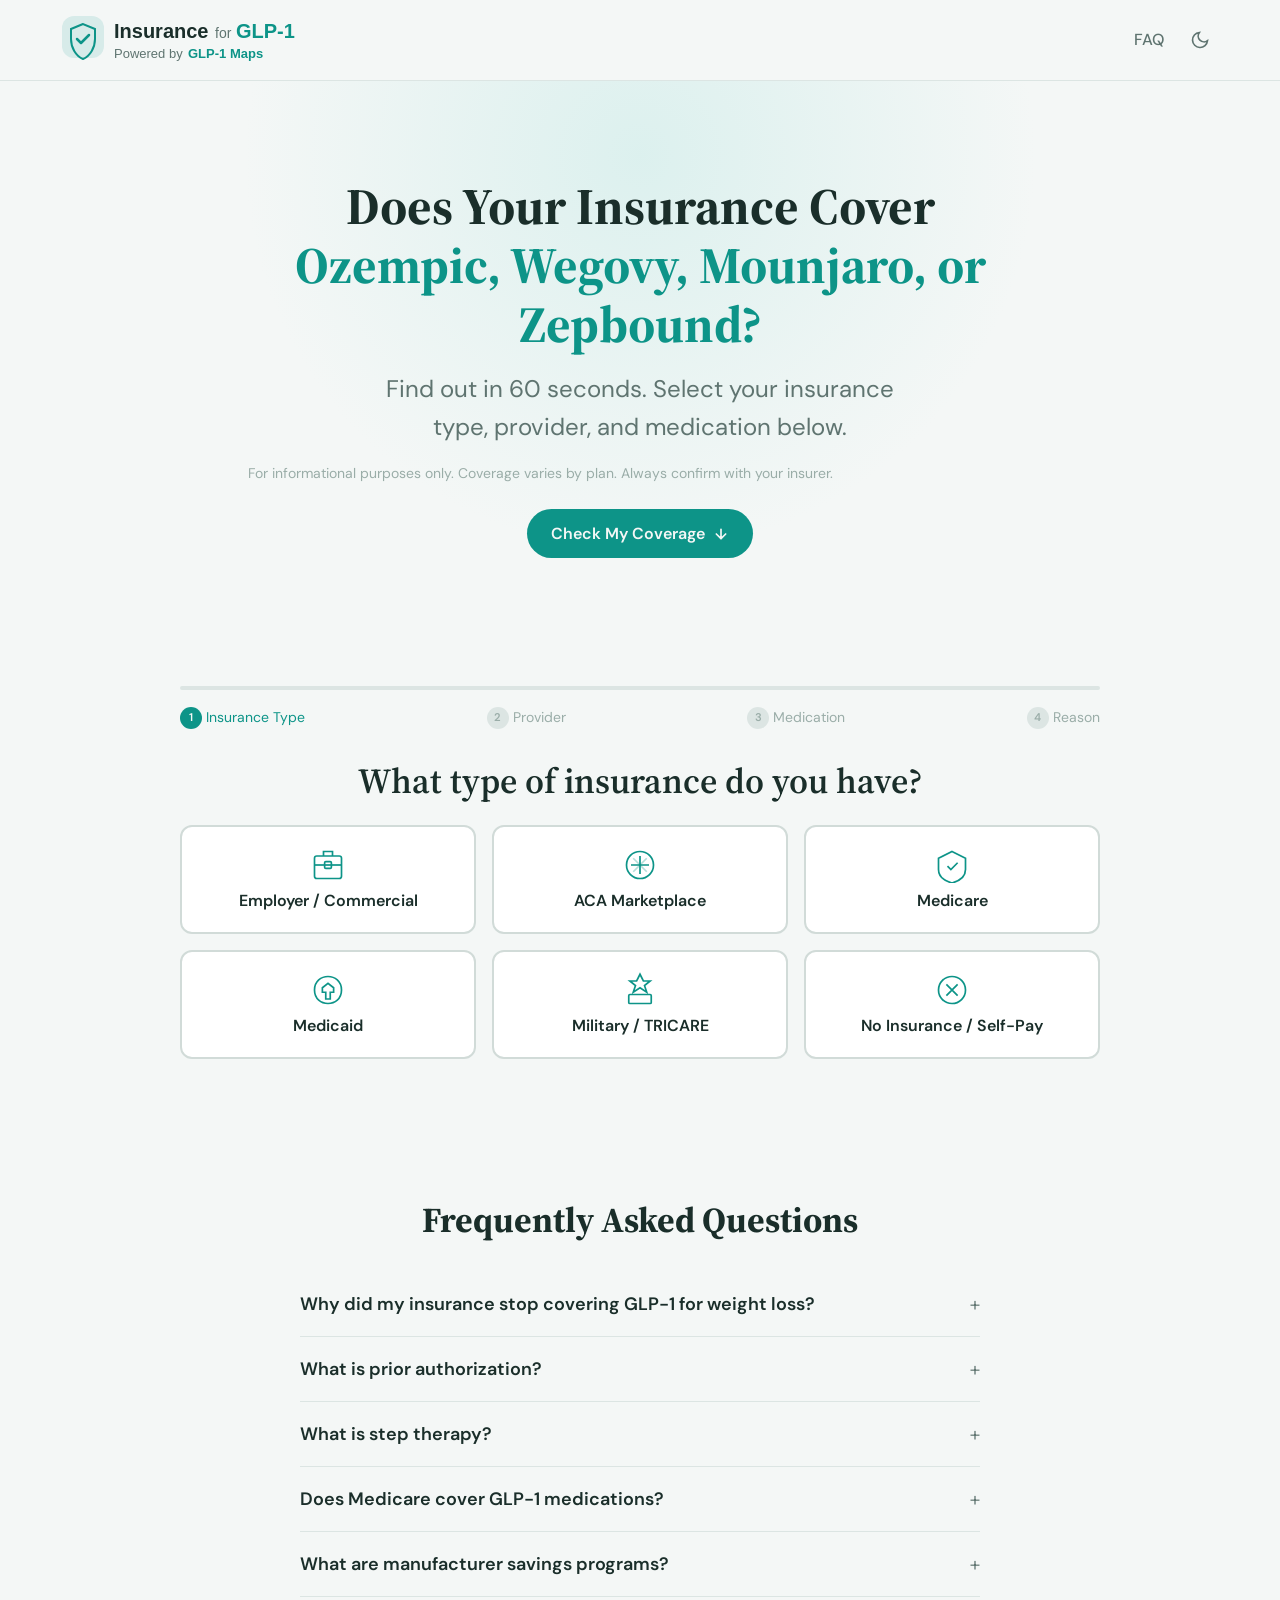
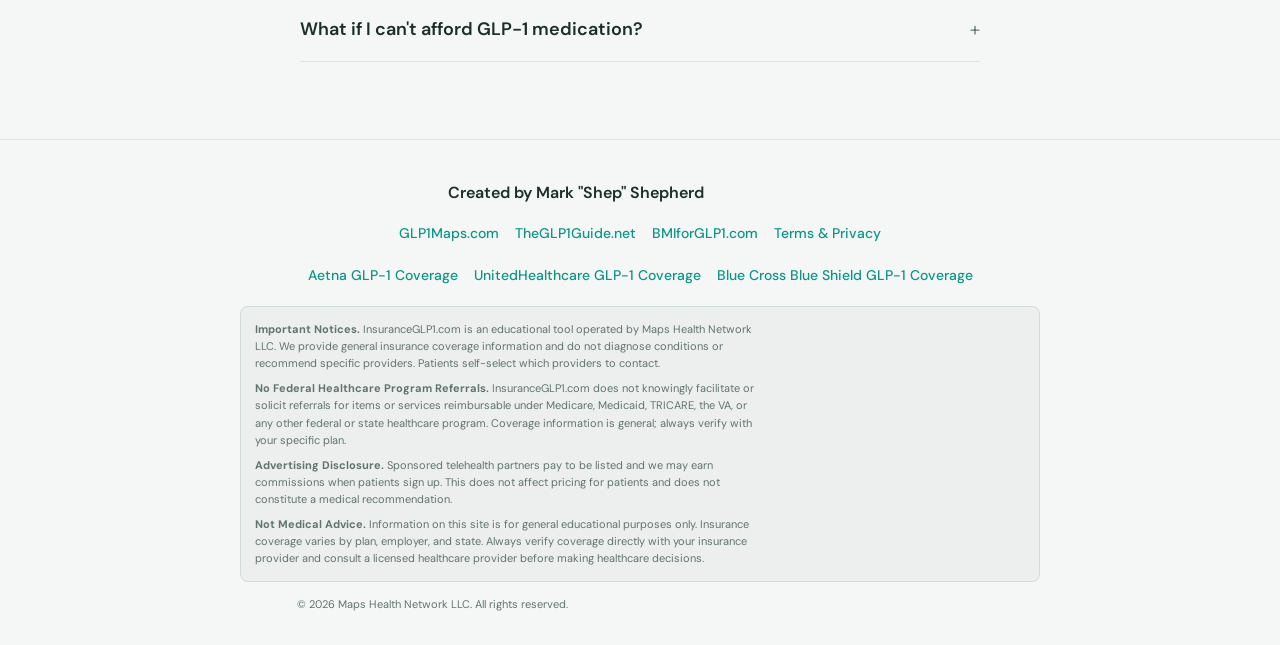
==== commit ad1f7c0d: "SEO #3: Add carrier-specific coverage pages (Aetna, UHC, BCBS) + quarterly cron" ====
--- a/index.html
+++ b/index.html
@@ -588,6 +588,11 @@
         <a href="https://www.bmiforglp1.com" target="_blank" rel="noopener noreferrer">BMIforGLP1.com</a>
         <a href="#" target="_blank" rel="noopener noreferrer">Terms & Privacy</a>
       </nav>
+      <nav class="footer-links" aria-label="Carrier coverage pages" style="margin-top:8px;font-size:12px">
+        <a href="./aetna.html">Aetna GLP-1 Coverage</a>
+        <a href="./unitedhealthcare.html">UnitedHealthcare GLP-1 Coverage</a>
+        <a href="./bcbs.html">Blue Cross Blue Shield GLP-1 Coverage</a>
+      </nav>
       <div style="background:rgba(0,0,0,0.03);border:1px solid var(--color-border);border-radius:8px;padding:14px;margin:18px auto 14px;max-width:800px;font-size:11px;line-height:1.55;color:var(--color-text-muted);text-align:left">
         <p style="margin:0 0 8px"><strong>Important Notices.</strong> InsuranceGLP1.com is an educational tool operated by Maps Health Network LLC. We provide general insurance coverage information and do not diagnose conditions or recommend specific providers. Patients self-select which providers to contact.</p>
         <p style="margin:0 0 8px"><strong>No Federal Healthcare Program Referrals.</strong> InsuranceGLP1.com does not knowingly facilitate or solicit referrals for items or services reimbursable under Medicare, Medicaid, TRICARE, the VA, or any other federal or state healthcare program. Coverage information is general; always verify with your specific plan.</p>
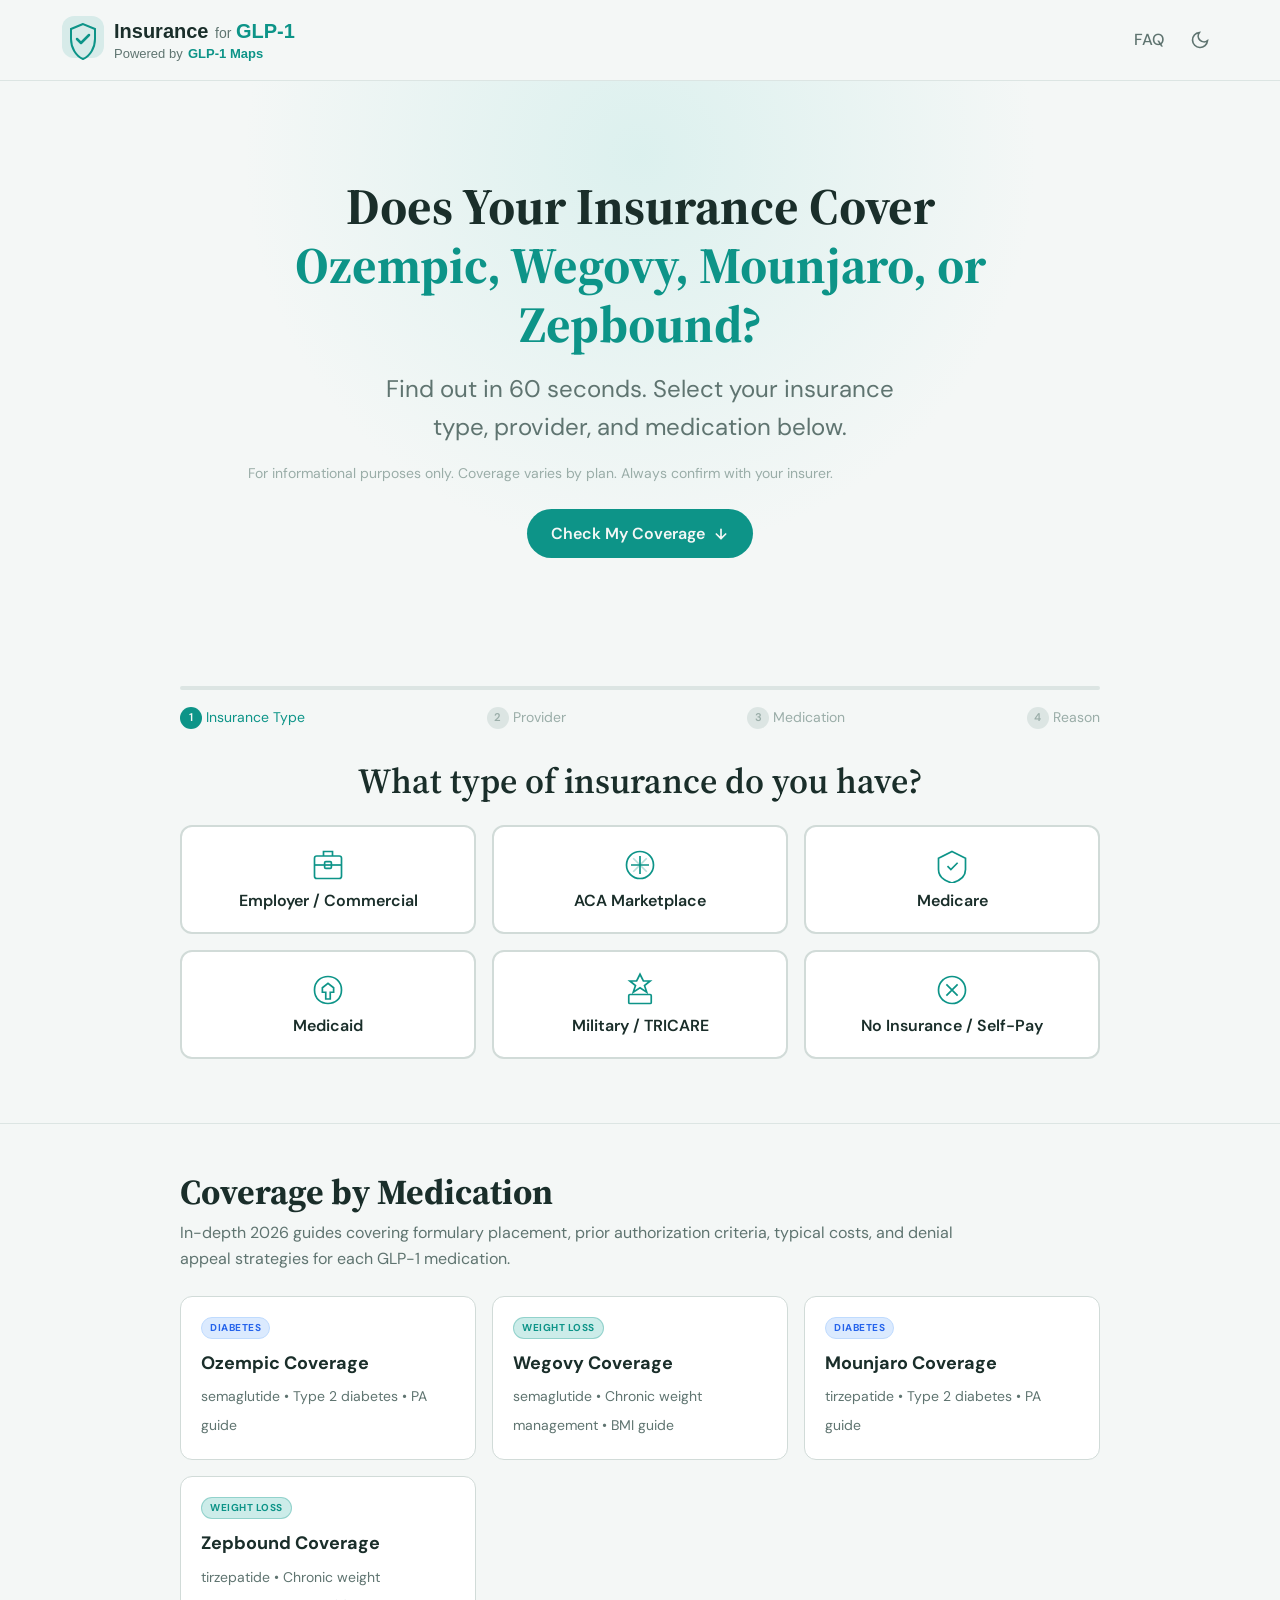
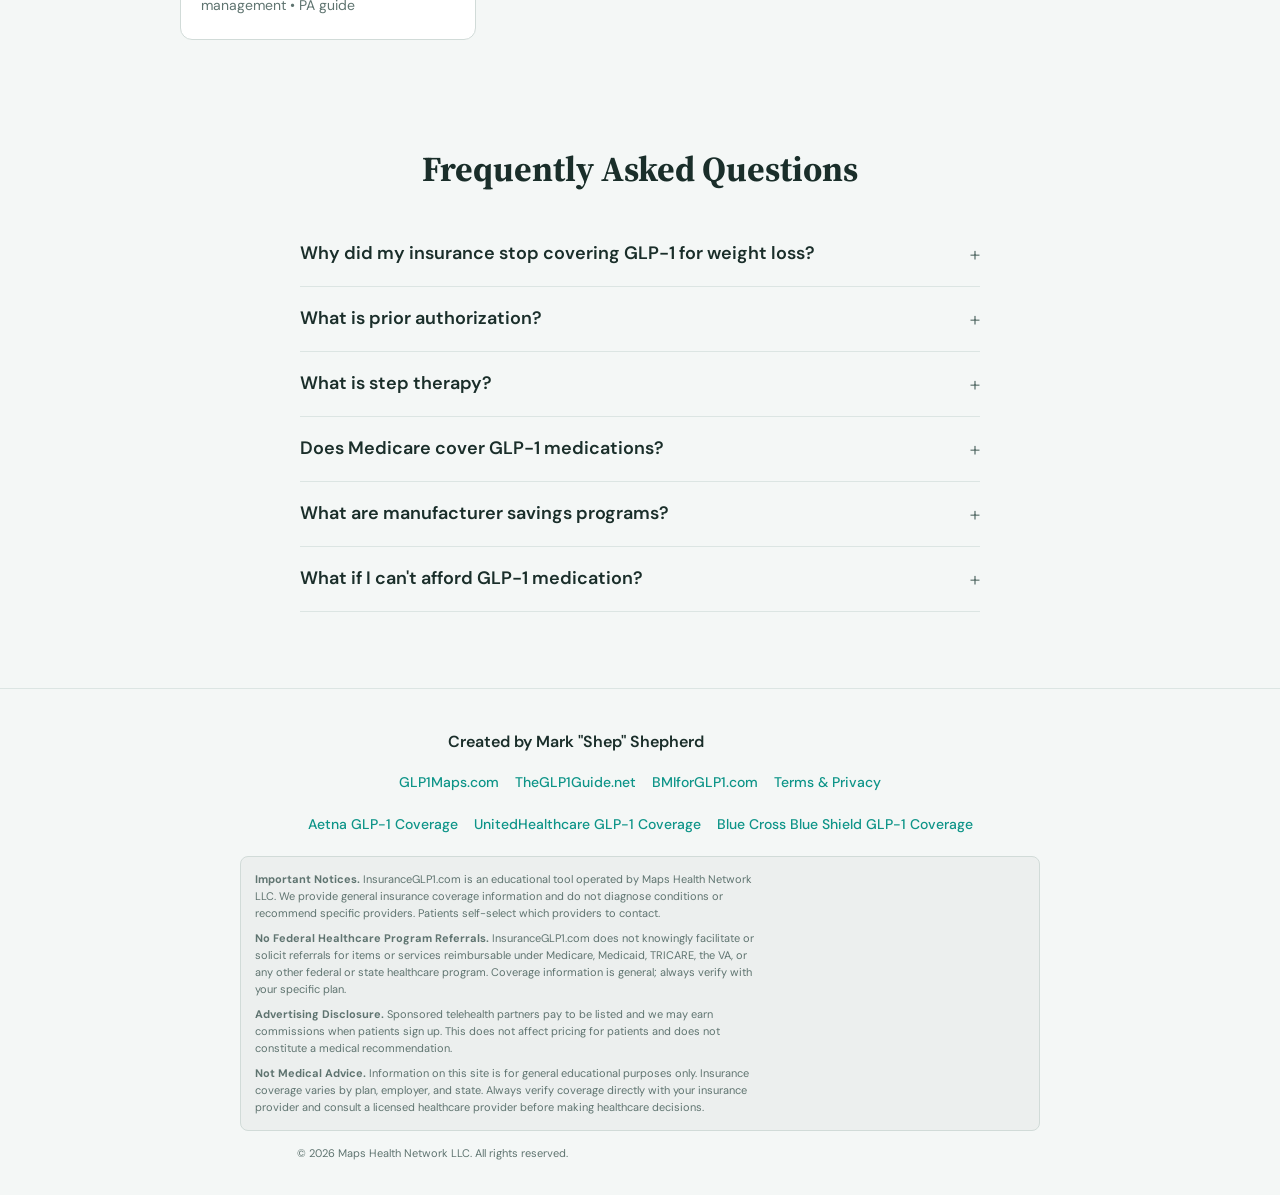
==== commit 61ee3f54: "SEO #6: Add medication-specific coverage pages (Ozempic, Wegovy, Mounjaro, Zepbound)" ====
--- a/index.html
+++ b/index.html
@@ -360,6 +360,44 @@
       </div>
     </section>
 
+    <!-- Coverage by Medication -->
+    <section id="coverage-by-medication" style="padding:48px 0 32px;border-top:1px solid var(--color-divider);">
+      <div class="container">
+        <h2 style="font-family:var(--font-display);font-size:var(--text-xl);font-weight:700;color:var(--color-text);margin-bottom:8px;">Coverage by Medication</h2>
+        <p style="font-size:var(--text-sm);color:var(--color-text-muted);margin-bottom:24px;">In-depth 2026 guides covering formulary placement, prior authorization criteria, typical costs, and denial appeal strategies for each GLP-1 medication.</p>
+        <div style="display:grid;grid-template-columns:repeat(auto-fit,minmax(220px,1fr));gap:16px;">
+          <a href="/ozempic-coverage.html" style="display:block;padding:20px;border:1px solid var(--color-border);border-radius:12px;text-decoration:none;background:var(--color-surface);transition:box-shadow 0.2s;" onmouseover="this.style.boxShadow='0 4px 12px rgba(0,0,0,0.1)'" onmouseout="this.style.boxShadow='none'">
+            <div style="display:flex;align-items:center;gap:8px;margin-bottom:10px;">
+              <span style="font-size:10px;font-weight:700;text-transform:uppercase;letter-spacing:0.05em;background:var(--color-blue-bg);color:var(--color-blue);border:1px solid var(--color-blue-border);padding:2px 8px;border-radius:99px;">Diabetes</span>
+            </div>
+            <strong style="display:block;font-size:var(--text-base);color:var(--color-text);margin-bottom:4px;">Ozempic Coverage</strong>
+            <span style="font-size:var(--text-xs);color:var(--color-text-muted);">semaglutide &bull; Type 2 diabetes &bull; PA guide</span>
+          </a>
+          <a href="/wegovy-coverage.html" style="display:block;padding:20px;border:1px solid var(--color-border);border-radius:12px;text-decoration:none;background:var(--color-surface);transition:box-shadow 0.2s;" onmouseover="this.style.boxShadow='0 4px 12px rgba(0,0,0,0.1)'" onmouseout="this.style.boxShadow='none'">
+            <div style="display:flex;align-items:center;gap:8px;margin-bottom:10px;">
+              <span style="font-size:10px;font-weight:700;text-transform:uppercase;letter-spacing:0.05em;background:var(--color-primary-highlight);color:var(--color-primary);border:1px solid color-mix(in srgb,var(--color-primary) 30%,transparent);padding:2px 8px;border-radius:99px;">Weight Loss</span>
+            </div>
+            <strong style="display:block;font-size:var(--text-base);color:var(--color-text);margin-bottom:4px;">Wegovy Coverage</strong>
+            <span style="font-size:var(--text-xs);color:var(--color-text-muted);">semaglutide &bull; Chronic weight management &bull; BMI guide</span>
+          </a>
+          <a href="/mounjaro-coverage.html" style="display:block;padding:20px;border:1px solid var(--color-border);border-radius:12px;text-decoration:none;background:var(--color-surface);transition:box-shadow 0.2s;" onmouseover="this.style.boxShadow='0 4px 12px rgba(0,0,0,0.1)'" onmouseout="this.style.boxShadow='none'">
+            <div style="display:flex;align-items:center;gap:8px;margin-bottom:10px;">
+              <span style="font-size:10px;font-weight:700;text-transform:uppercase;letter-spacing:0.05em;background:var(--color-blue-bg);color:var(--color-blue);border:1px solid var(--color-blue-border);padding:2px 8px;border-radius:99px;">Diabetes</span>
+            </div>
+            <strong style="display:block;font-size:var(--text-base);color:var(--color-text);margin-bottom:4px;">Mounjaro Coverage</strong>
+            <span style="font-size:var(--text-xs);color:var(--color-text-muted);">tirzepatide &bull; Type 2 diabetes &bull; PA guide</span>
+          </a>
+          <a href="/zepbound-coverage.html" style="display:block;padding:20px;border:1px solid var(--color-border);border-radius:12px;text-decoration:none;background:var(--color-surface);transition:box-shadow 0.2s;" onmouseover="this.style.boxShadow='0 4px 12px rgba(0,0,0,0.1)'" onmouseout="this.style.boxShadow='none'">
+            <div style="display:flex;align-items:center;gap:8px;margin-bottom:10px;">
+              <span style="font-size:10px;font-weight:700;text-transform:uppercase;letter-spacing:0.05em;background:var(--color-primary-highlight);color:var(--color-primary);border:1px solid color-mix(in srgb,var(--color-primary) 30%,transparent);padding:2px 8px;border-radius:99px;">Weight Loss</span>
+            </div>
+            <strong style="display:block;font-size:var(--text-base);color:var(--color-text);margin-bottom:4px;">Zepbound Coverage</strong>
+            <span style="font-size:var(--text-xs);color:var(--color-text-muted);">tirzepatide &bull; Chronic weight management &bull; PA guide</span>
+          </a>
+        </div>
+      </div>
+    </section>
+
     <!-- FAQ Section -->
     <!-- Telehealth Providers -->
     <section id="telehealth-section" style="padding:40px 0;display:none">
